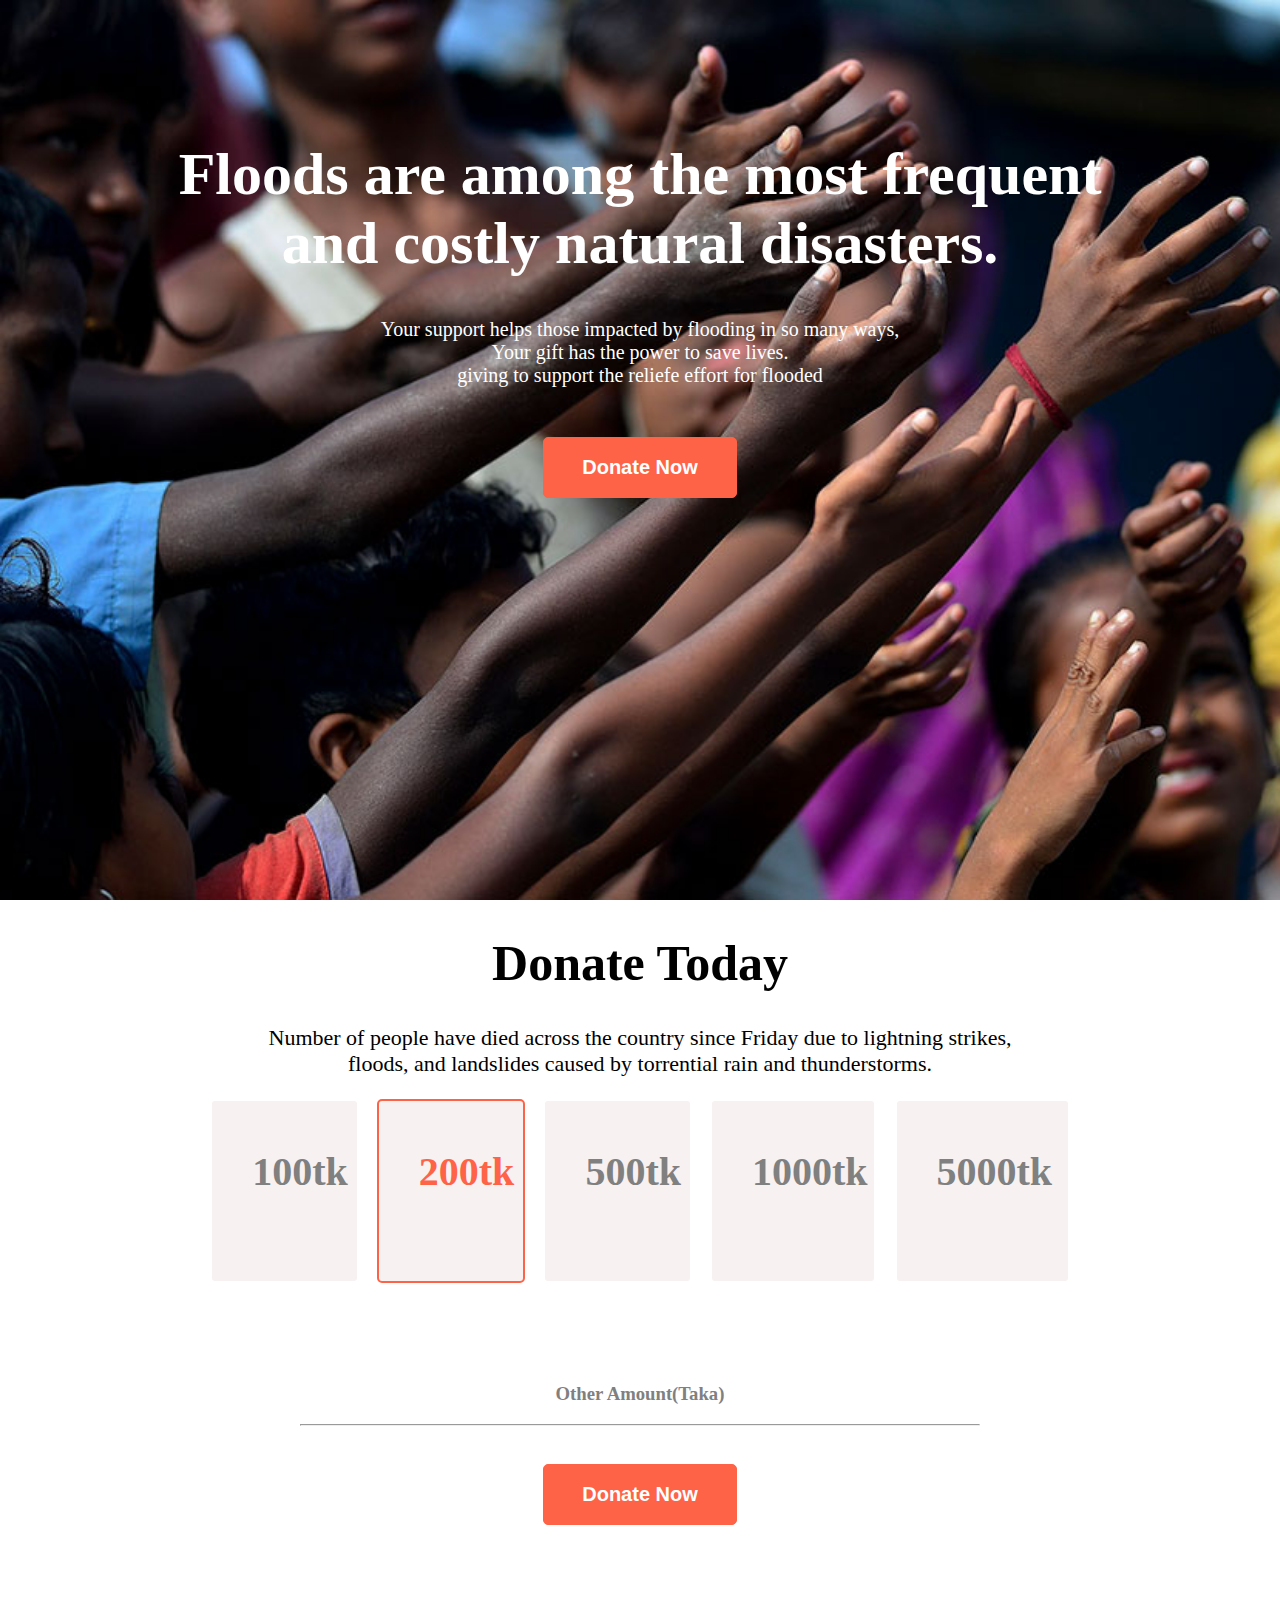
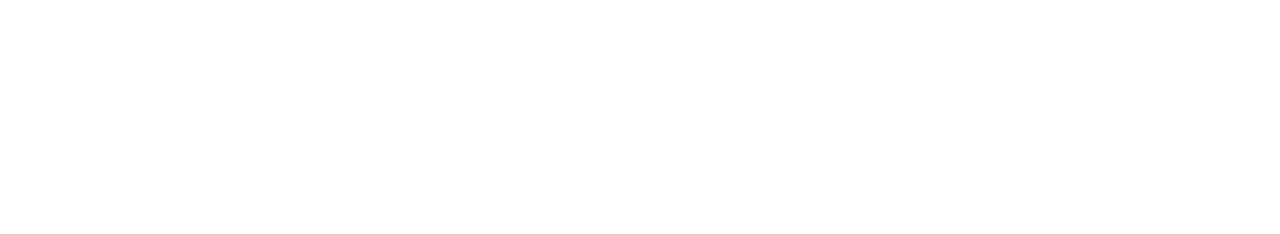
==== index.html @ 32d72c01 "donate now created" ====
<!DOCTYPE html>
<html lang="en">

<head>
    <meta charset="UTF-8">
    <meta http-equiv="X-UA-Compatible" content="IE=edge">
    <meta name="viewport" content="width=device-width, initial-scale=1.0">
    <title>Donate Today</title>
    <link rel="stylesheet" href="style.css">
</head>

<body>
    <section class="head-section">
        <div class="top-banner">
            <h1 class="top-banner-heading">Floods are among the most frequent and costly natural disasters.</h1>
            <p class="top-banner-paragraph">Your support helps those impacted by flooding in so many ways,<br>Your gift
                has
                the power to save
                lives. <br> giving to support the reliefe effort for flooded</p>
            <button class="donate-btn">Donate Now</button>
        </div>
    </section>
    <section class="donation-section">
        <div>
            <h1 class="donate-heading">Donate Today</h1>
            <p class="donate-paragraph">Number of people have died across the country since Friday due to lightning
                strikes, <br> floods, and
                landslides caused by torrential rain and thunderstorms.</p>
        </div>
        <div class="donate-card">
            <div class="card-0">
                <h1 class="common">100tk</h1>
            </div>
            <div class="tomato-box">
                <h1 class="different-heading">200tk</h1>
            </div>
            <div class="card-1">
                <h1 class="common">500tk</h1>
            </div>
            <div class="card-2">
                <h1 class="common">1000tk</h1>
            </div>
            <div class="card-3">
                <h1 class="common">5000tk</h1>
            </div>
        </div>
        <div class="Other">
            <h3 class="amount">Other Amount(Taka)</h3>
            <hr>
            <div class="donate-btn2">
                <button class="btn-text">Donate Now</button>
            </div>
        </div>
    </section>

</body>

</html>
---- style.css ----
body{
    margin: 0;
    padding: 0;
    box-sizing: border-box;
}
.head-section{
    background-image: url(images/donation13.jpg);
    background-size: cover;
    width: 100%;
    height: 100vh;
}
.top-banner{
    text-align: center;
    padding: 50px 150px;
}
.top-banner-heading{
    color: #fff;
    font-size: 60px;
    padding-top: 50px;
}
.top-banner-paragraph{
    font-size: 20px;
    color: #fff;
    justify-content: center;
}
.donate-btn{
    background-color: tomato;
    padding: 18px 38px;
    border: 1px solid tomato;
    color: #fff;
    font-size: 20px;
    font-weight: 700;
    border-radius: 5px;
    margin-top: 30px;
}

.donation-section{
    width: 100%;
    height: 100vh;
}
.donate-heading{
    text-align: center;
    font-size: 50px;
}
.donate-paragraph{
    text-align: center;
    font-size: 22px;
}

.donate-card{
    display: flex;
    justify-content: space-evenly;
    align-items: center;
    margin-left: 15%;
    margin-right: 25%;
    width: 70%;
    
}
.donate-box{
    box-sizing: border-box;
    justify-content: space-between;
    border-radius: 5px;
    padding-right: 20px;
    width: 15%;
    height: 20vh;
    border: 2px solid white;
    background-color: rgba(247, 241, 241, 0.979);
}
.common{
    color: gray;
    padding: 20px 40px;
    font-size: 40px;
}
.tomato-box{
    box-sizing: content-box;
    border-radius: 5px;
    padding-right: 10px;
    width: 15%;
    height: 20vh;
    border: 2px solid tomato;
    background-color: rgba(247, 241, 241, 0.979);
}

.different-heading{
    color: tomato;
    padding: 20px 40px;
    font-size: 40px;
}

.card-0{
    box-sizing: content-box;
    border-radius: 5px;
    padding-right: 10px;
    width: 15%;
    height: 20vh;
    border: 2px solid white;
    background-color: rgba(247, 241, 241, 0.979);
}

.card-1{
        box-sizing: content-box;
        border-radius: 5px;
        padding-right: 10px;
        width: 15%;
        height: 20vh;
        border: 2px solid white;
        background-color: rgba(247, 241, 241, 0.979);
}
.card-2{
        box-sizing: content-box;
        border-radius: 5px;
        padding-right: 10px;
        width: 17%;
        height: 20vh;
        border: 2px solid white;
        background-color: rgba(247, 241, 241, 0.979);
}

.card-3{
    box-sizing: content-box;
    border-radius: 5px;
    padding-right: 10px;
    width: 18%;
    height: 20vh;
    border: 2px solid white;
    background-color: rgba(247, 241, 241, 0.979);
}

.Other{
    margin: 10px 300px;
}
.amount{
    text-align: center;
    margin-top: 100px;
    color: gray;
}

.donate-btn2{
    text-align: center;
}
.btn-text{
    background-color: tomato;
    padding: 18px 38px;
    border: 1px solid tomato;
    color: #fff;
    font-size: 20px;
    font-weight: 700;
    border-radius: 5px;
    margin-top: 30px;
}
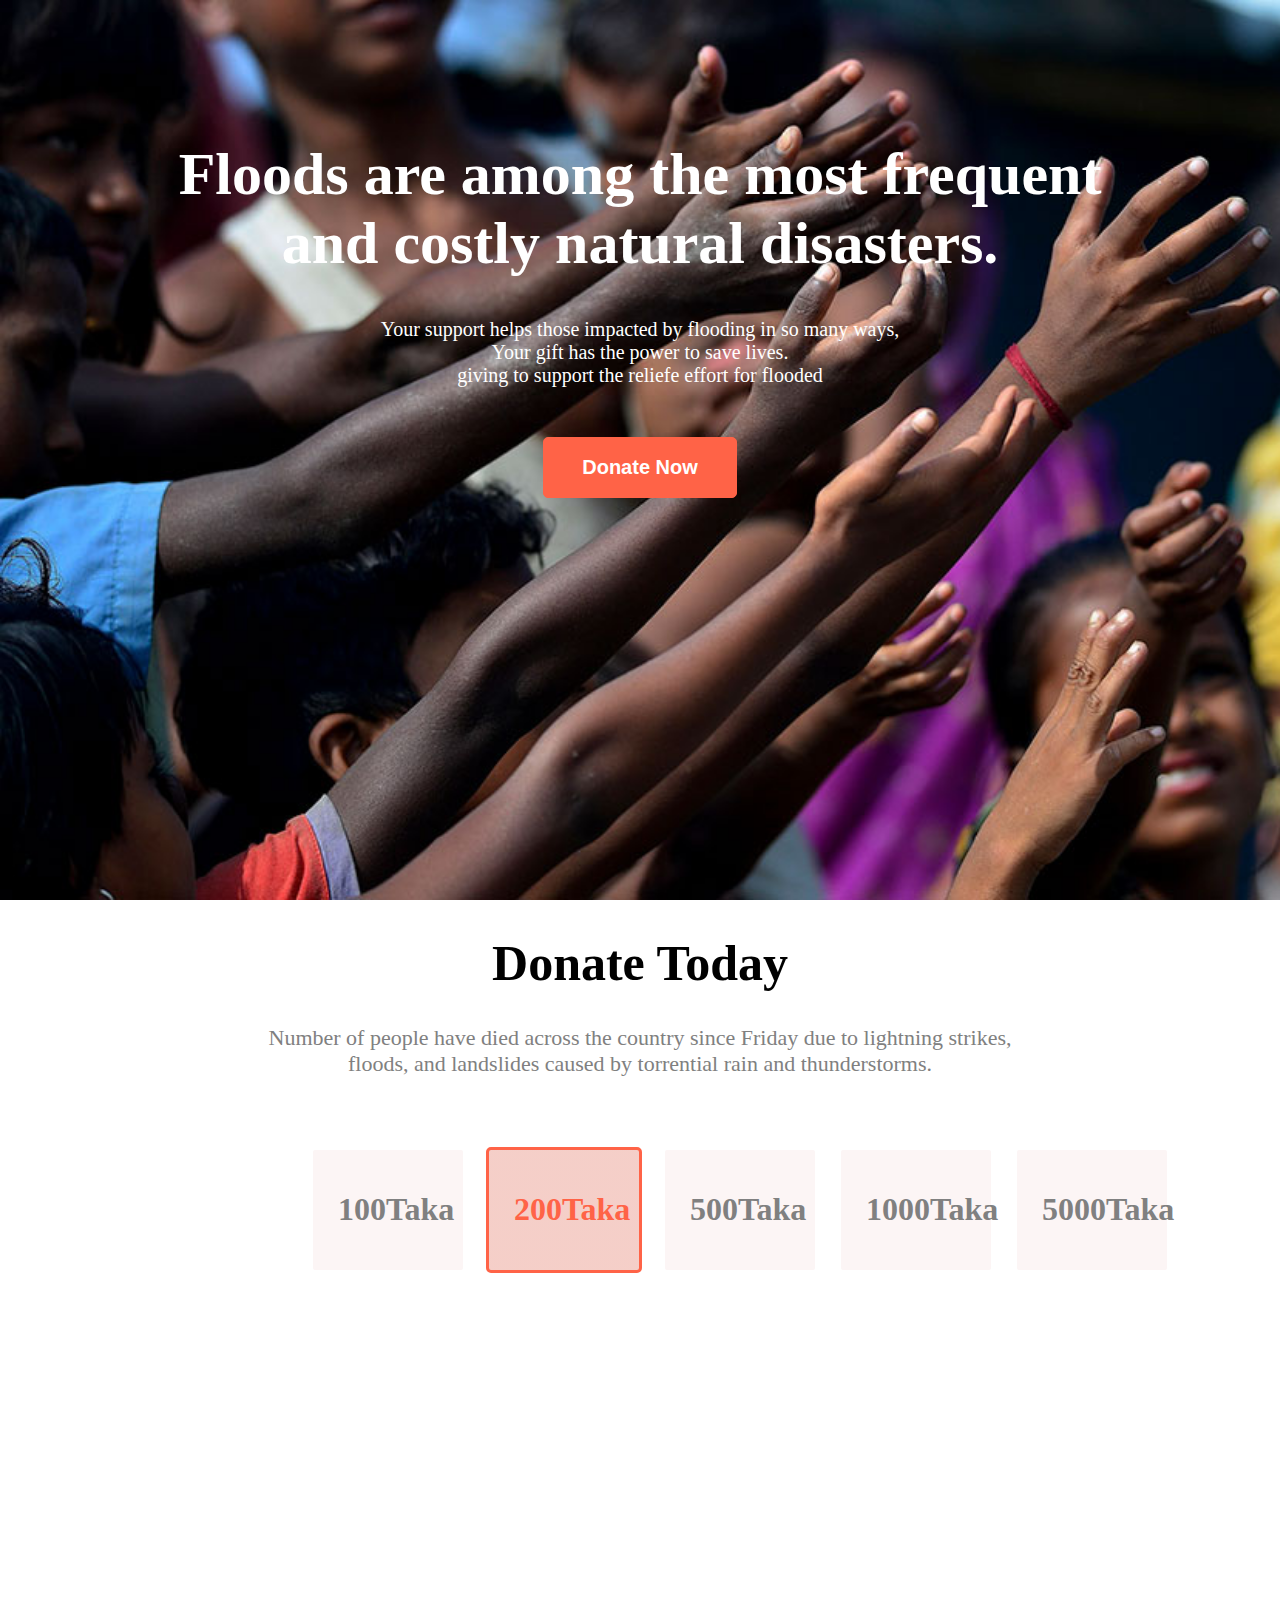
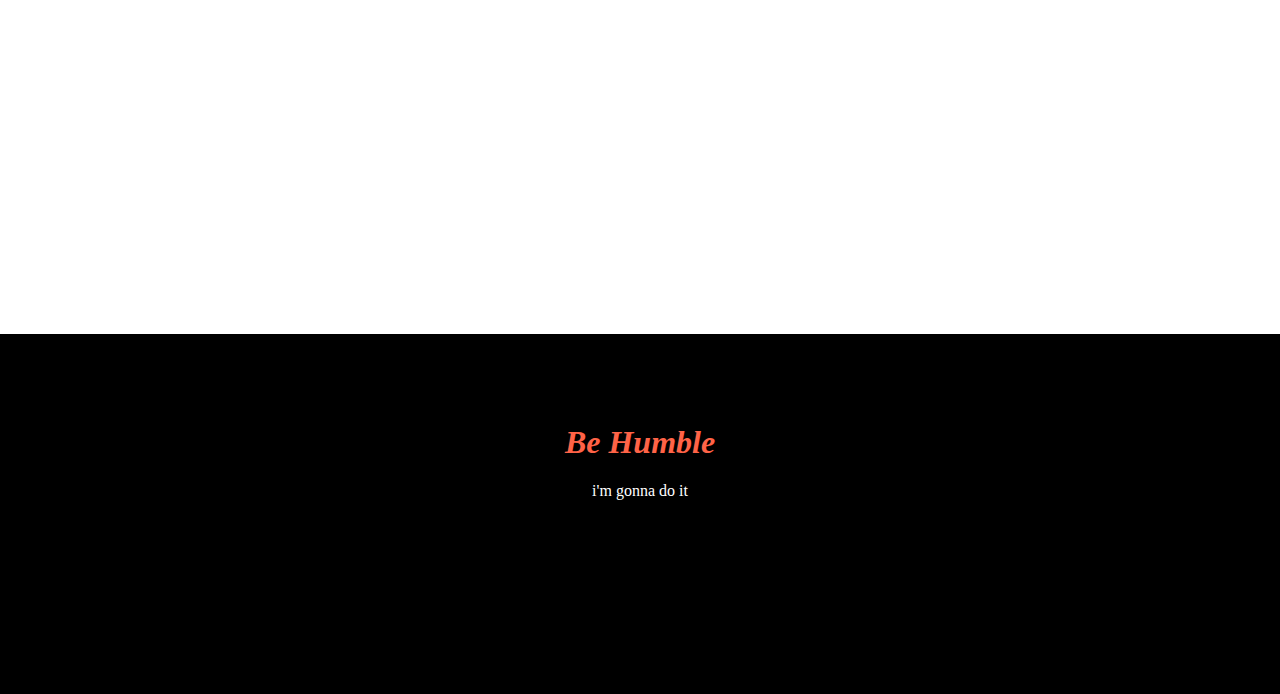
==== commit f63f0502: "half page created" ====
--- a/index.html
+++ b/index.html
@@ -27,32 +27,28 @@
                 strikes, <br> floods, and
                 landslides caused by torrential rain and thunderstorms.</p>
         </div>
-        <div class="donate-card">
-            <div class="card-0">
-                <h1 class="common">100tk</h1>
+        <div class="list-area">
+            <div class="box">
+                <h1 class="text">100Taka</h1>
             </div>
-            <div class="tomato-box">
-                <h1 class="different-heading">200tk</h1>
+            <div id="color" class="box">
+                <h1 class="text">200Taka</h1>
             </div>
-            <div class="card-1">
-                <h1 class="common">500tk</h1>
+            <div class="box">
+                <h1 class="text">500Taka</h1>
             </div>
-            <div class="card-2">
-                <h1 class="common">1000tk</h1>
+            <div class="box">
+                <h1 class="text">1000Taka</h1>
             </div>
-            <div class="card-3">
-                <h1 class="common">5000tk</h1>
-            </div>
-        </div>
-        <div class="Other">
-            <h3 class="amount">Other Amount(Taka)</h3>
-            <hr>
-            <div class="donate-btn2">
-                <button class="btn-text">Donate Now</button>
+            <div class="box">
+                <h1 class="text">5000Taka</h1>
             </div>
         </div>
     </section>
-
 </body>
+<footer class="footer">
+    <h1 class="footer-text">Be Humble</h1>
+    <h4 class="footer-small">i'm gonna do it</h4>
+</footer>
 
 </html>--- a/style.css
+++ b/style.css
@@ -45,106 +45,52 @@
 .donate-paragraph{
     text-align: center;
     font-size: 22px;
+    color: gray;
+}
+.list-area{
+    display: flex;
+    align-items: center;
+    margin-left: 300px;
+    margin-top: 60px;
+}
+.box{
+    justify-content: space-evenly;
+    border: 3px solid white;
+    height: 80px;
+    width: 100px;
+    margin: 10px;
+    padding: 20px 25px;
+    margin-left: 10px;
+    border-radius: 5px;
+    background-color: rgba(250, 237, 237, 0.562);
+    color: gray;
+}
+#color{
+    color: tomato;
+    border: 3px solid tomato;
+    background-image: linear-gradient(rgba(243, 197, 189, 0.801),rgba(243, 197, 189, 0.801));
+
+}
+.text{
+    font-weight: 700;
 }
 
-.donate-card{
-    display: flex;
-    justify-content: space-evenly;
-    align-items: center;
-    margin-left: 15%;
-    margin-right: 25%;
-    width: 70%;
-    
+
+/*footer*/
+.footer{
+    background-color: black;
+    height: 40vh;
+    margin-top: 100px;
 }
-.donate-box{
-    box-sizing: border-box;
-    justify-content: space-between;
-    border-radius: 5px;
-    padding-right: 20px;
-    width: 15%;
-    height: 20vh;
-    border: 2px solid white;
-    background-color: rgba(247, 241, 241, 0.979);
+.footer-text{
+    color: tomato;
+    text-align: center;
+    font-style: italic;
+    font-weight: 700;
+    padding-top: 90px;
 }
-.common{
-    color: gray;
-    padding: 20px 40px;
-    font-size: 40px;
-}
-.tomato-box{
-    box-sizing: content-box;
-    border-radius: 5px;
-    padding-right: 10px;
-    width: 15%;
-    height: 20vh;
-    border: 2px solid tomato;
-    background-color: rgba(247, 241, 241, 0.979);
-}
-
-.different-heading{
-    color: tomato;
-    padding: 20px 40px;
-    font-size: 40px;
-}
-
-.card-0{
-    box-sizing: content-box;
-    border-radius: 5px;
-    padding-right: 10px;
-    width: 15%;
-    height: 20vh;
-    border: 2px solid white;
-    background-color: rgba(247, 241, 241, 0.979);
-}
-
-.card-1{
-        box-sizing: content-box;
-        border-radius: 5px;
-        padding-right: 10px;
-        width: 15%;
-        height: 20vh;
-        border: 2px solid white;
-        background-color: rgba(247, 241, 241, 0.979);
-}
-.card-2{
-        box-sizing: content-box;
-        border-radius: 5px;
-        padding-right: 10px;
-        width: 17%;
-        height: 20vh;
-        border: 2px solid white;
-        background-color: rgba(247, 241, 241, 0.979);
-}
-
-.card-3{
-    box-sizing: content-box;
-    border-radius: 5px;
-    padding-right: 10px;
-    width: 18%;
-    height: 20vh;
-    border: 2px solid white;
-    background-color: rgba(247, 241, 241, 0.979);
-}
-
-.Other{
-    margin: 10px 300px;
-}
-.amount{
+.footer-small{
+    color: #fff;
+    font-weight: 300;
     text-align: center;
-    margin-top: 100px;
-    color: gray;
-}
-
-.donate-btn2{
-    text-align: center;
-}
-.btn-text{
-    background-color: tomato;
-    padding: 18px 38px;
-    border: 1px solid tomato;
-    color: #fff;
-    font-size: 20px;
-    font-weight: 700;
-    border-radius: 5px;
-    margin-top: 30px;
 }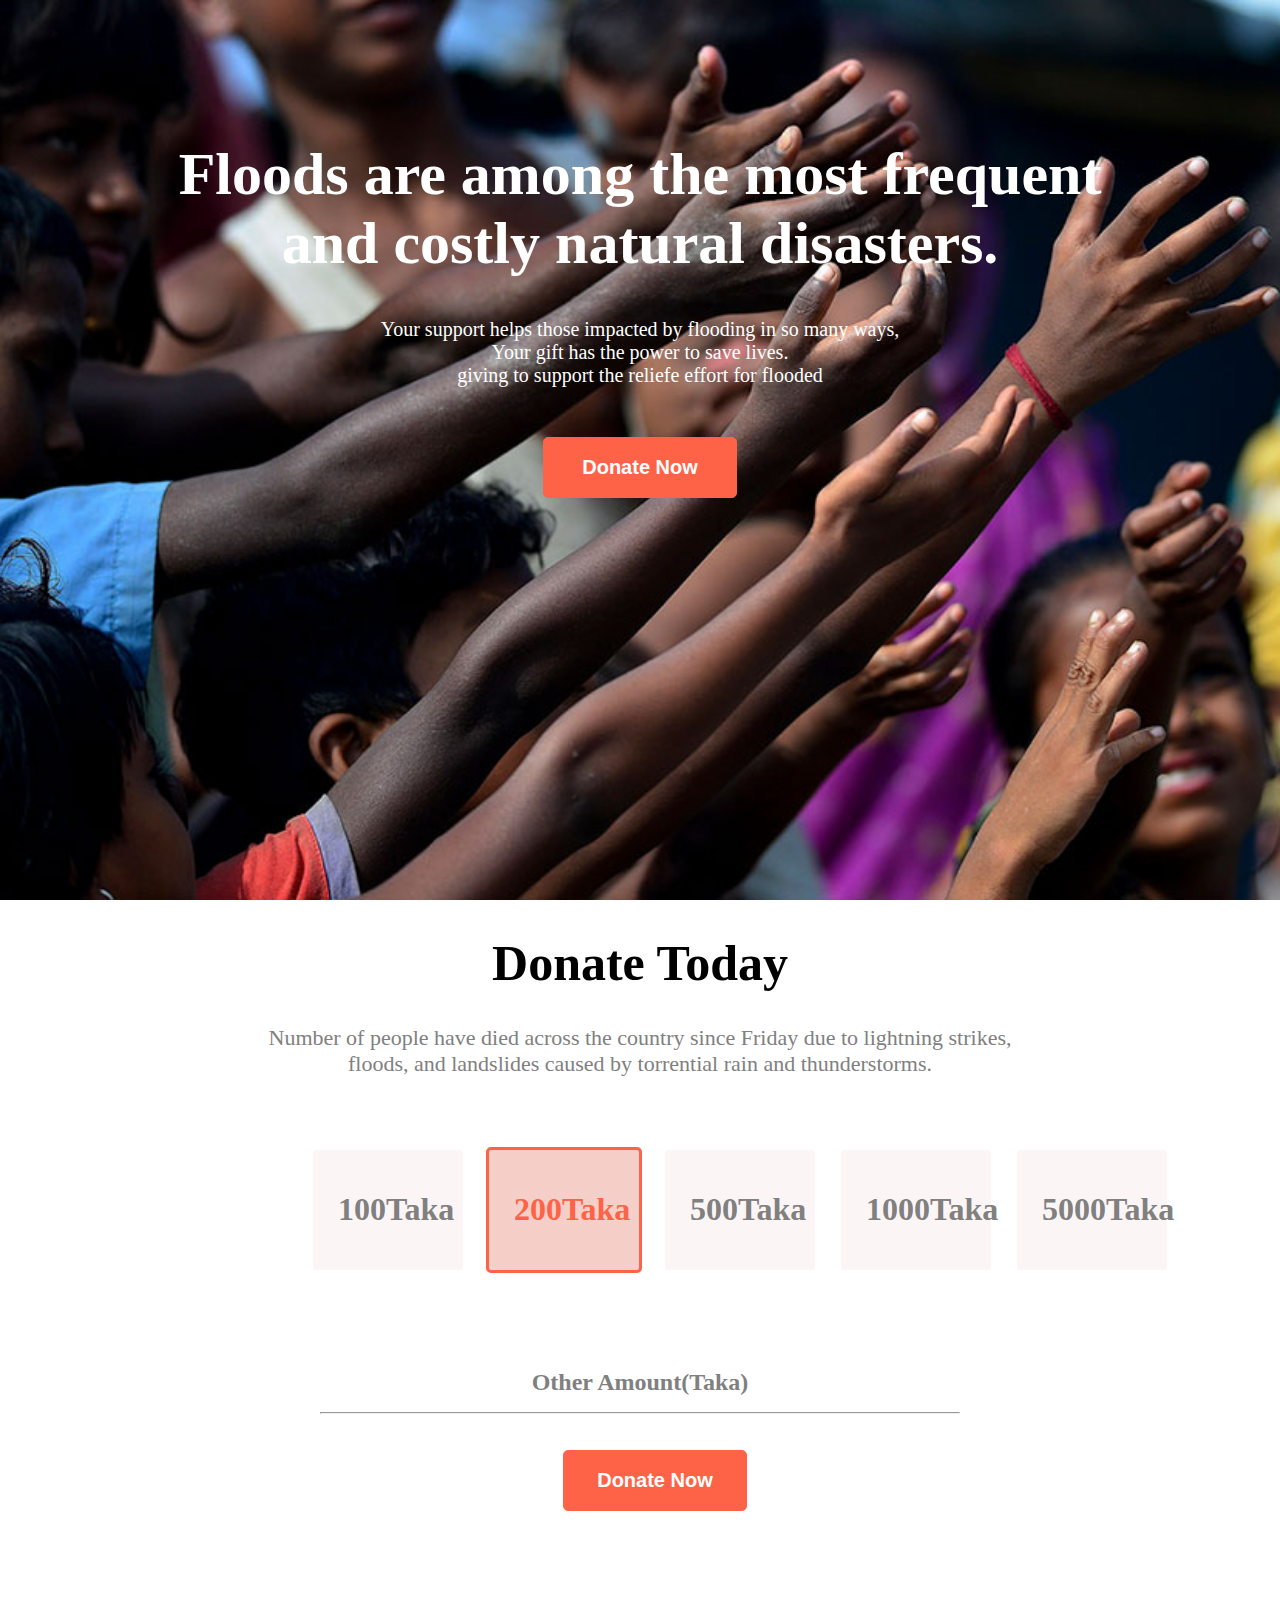
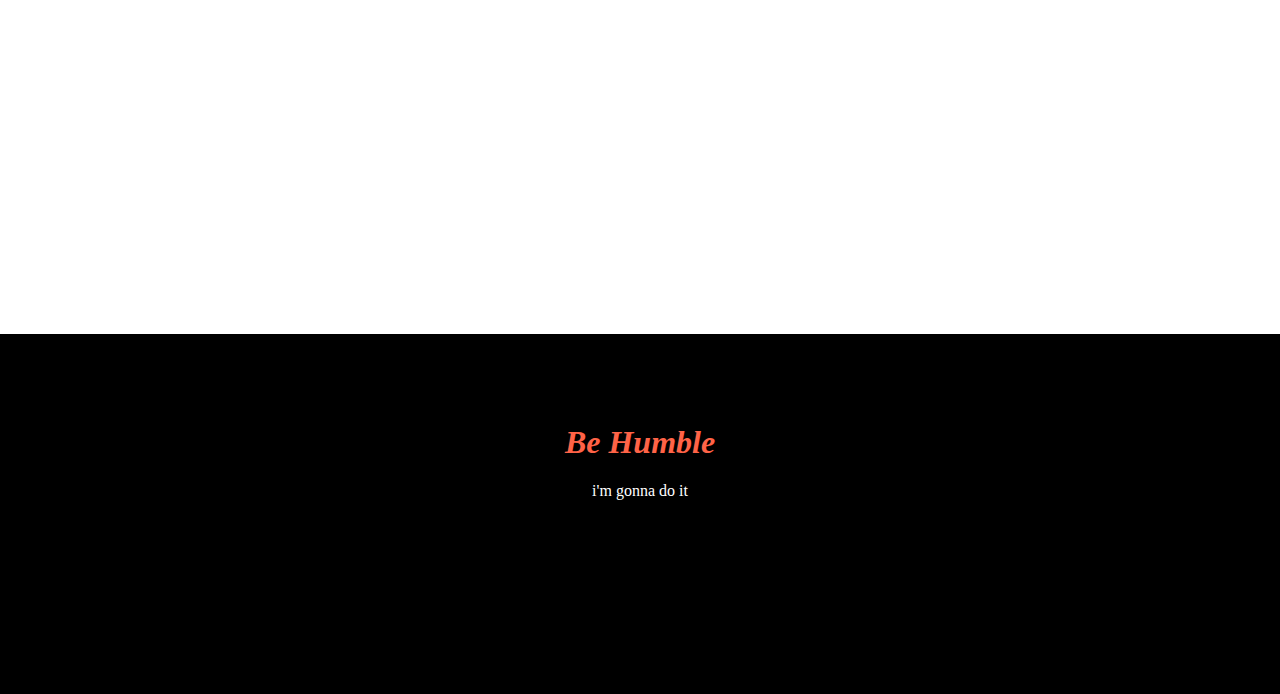
==== commit 858ab8e2: "added some tag" ====
--- a/index.html
+++ b/index.html
@@ -44,6 +44,15 @@
                 <h1 class="text">5000Taka</h1>
             </div>
         </div>
+        <div id="donation-bottom">
+            <div class="donation-bottom">
+                <h1>Other Amount(Taka)</h1>
+                <hr>
+            </div>
+            <div>
+                <button class="donation-button">Donate Now</button>
+            </div>
+        </div>
     </section>
 </body>
 <footer class="footer">
--- a/style.css
+++ b/style.css
@@ -75,6 +75,27 @@
     font-weight: 700;
 }
 
+.donation-bottom{
+    width: 50%;
+    margin-left: 25%;
+    padding-top: 20px;
+    text-align: center;
+    margin-top: 50px;
+    color: gray;
+    font-size: 12px;
+}
+.donation-button{
+    background-color: tomato;
+    padding: 18px 33px;
+    border: 1px solid tomato;
+    color: #fff;
+    font-size: 20px;
+    font-weight: 700;
+    border-radius: 5px;
+    margin-top: 30px;
+    margin-left: 44%;
+}
+
 
 /*footer*/
 .footer{
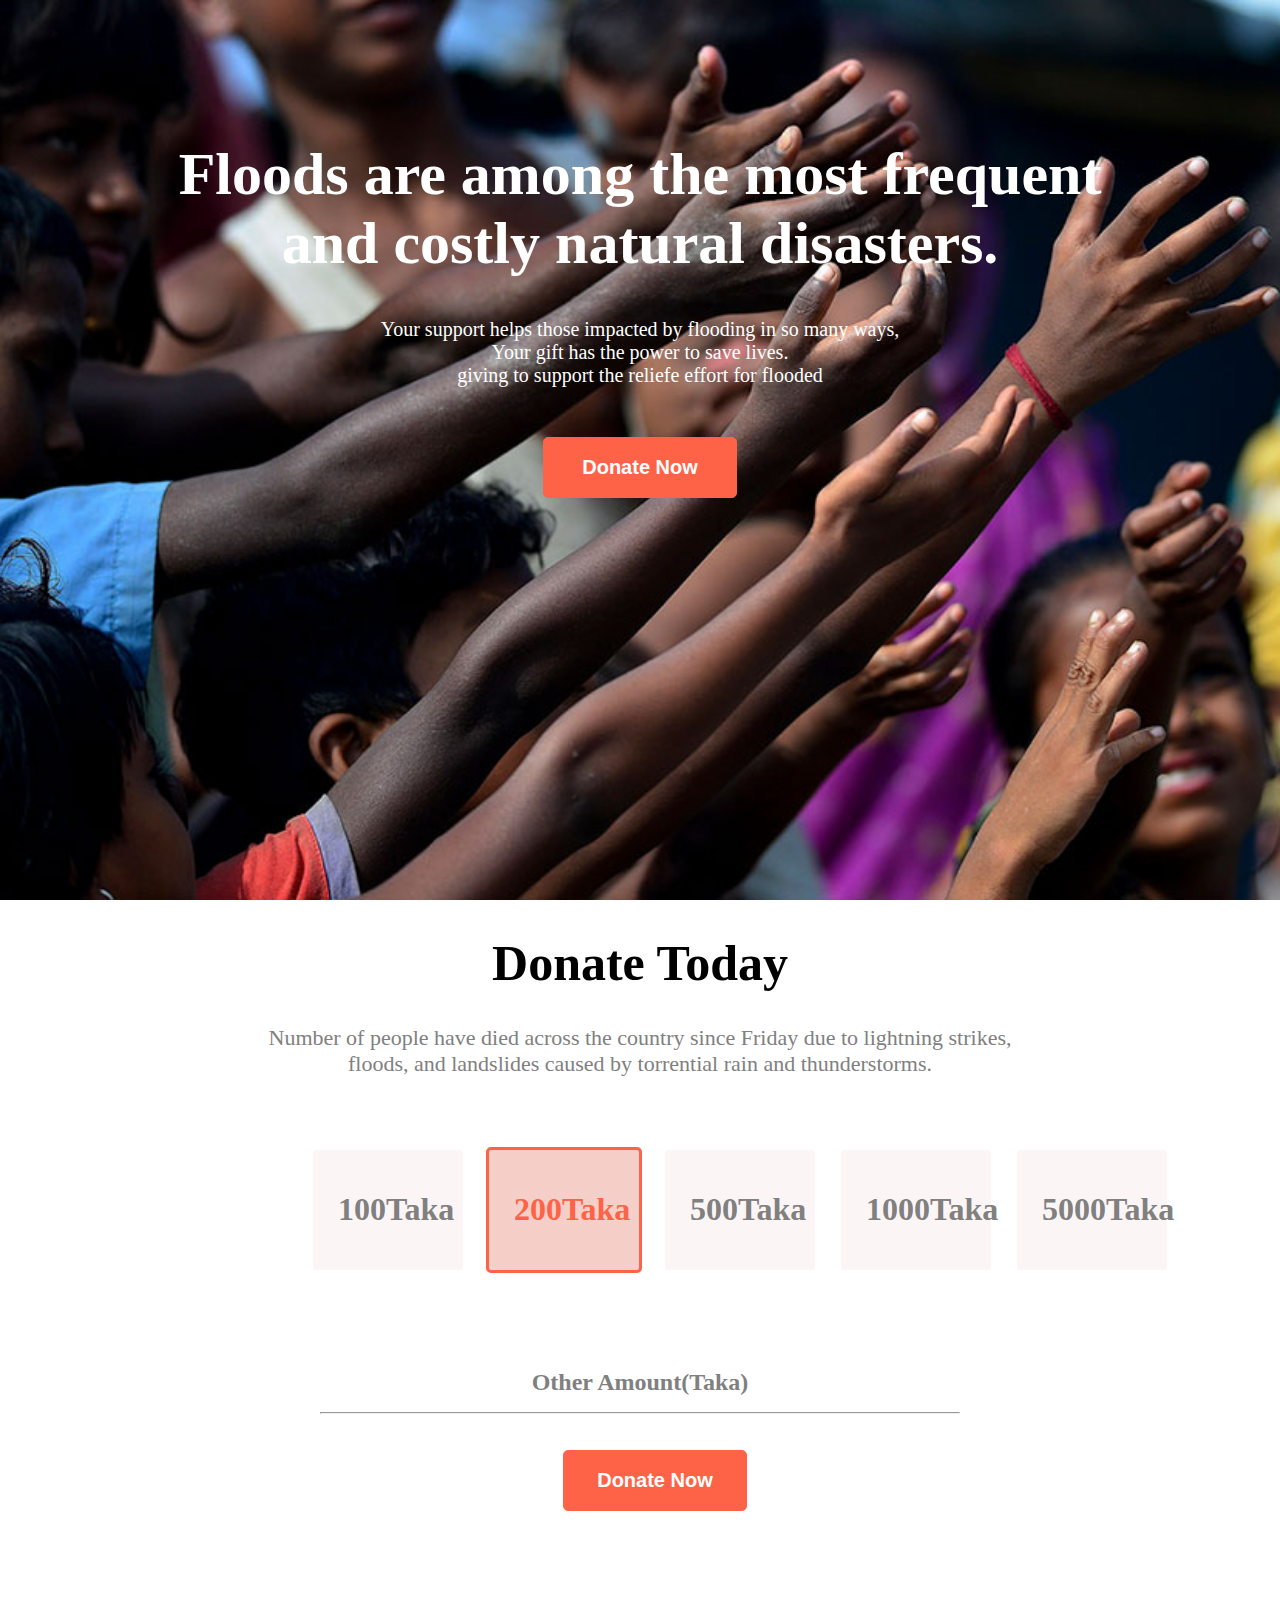
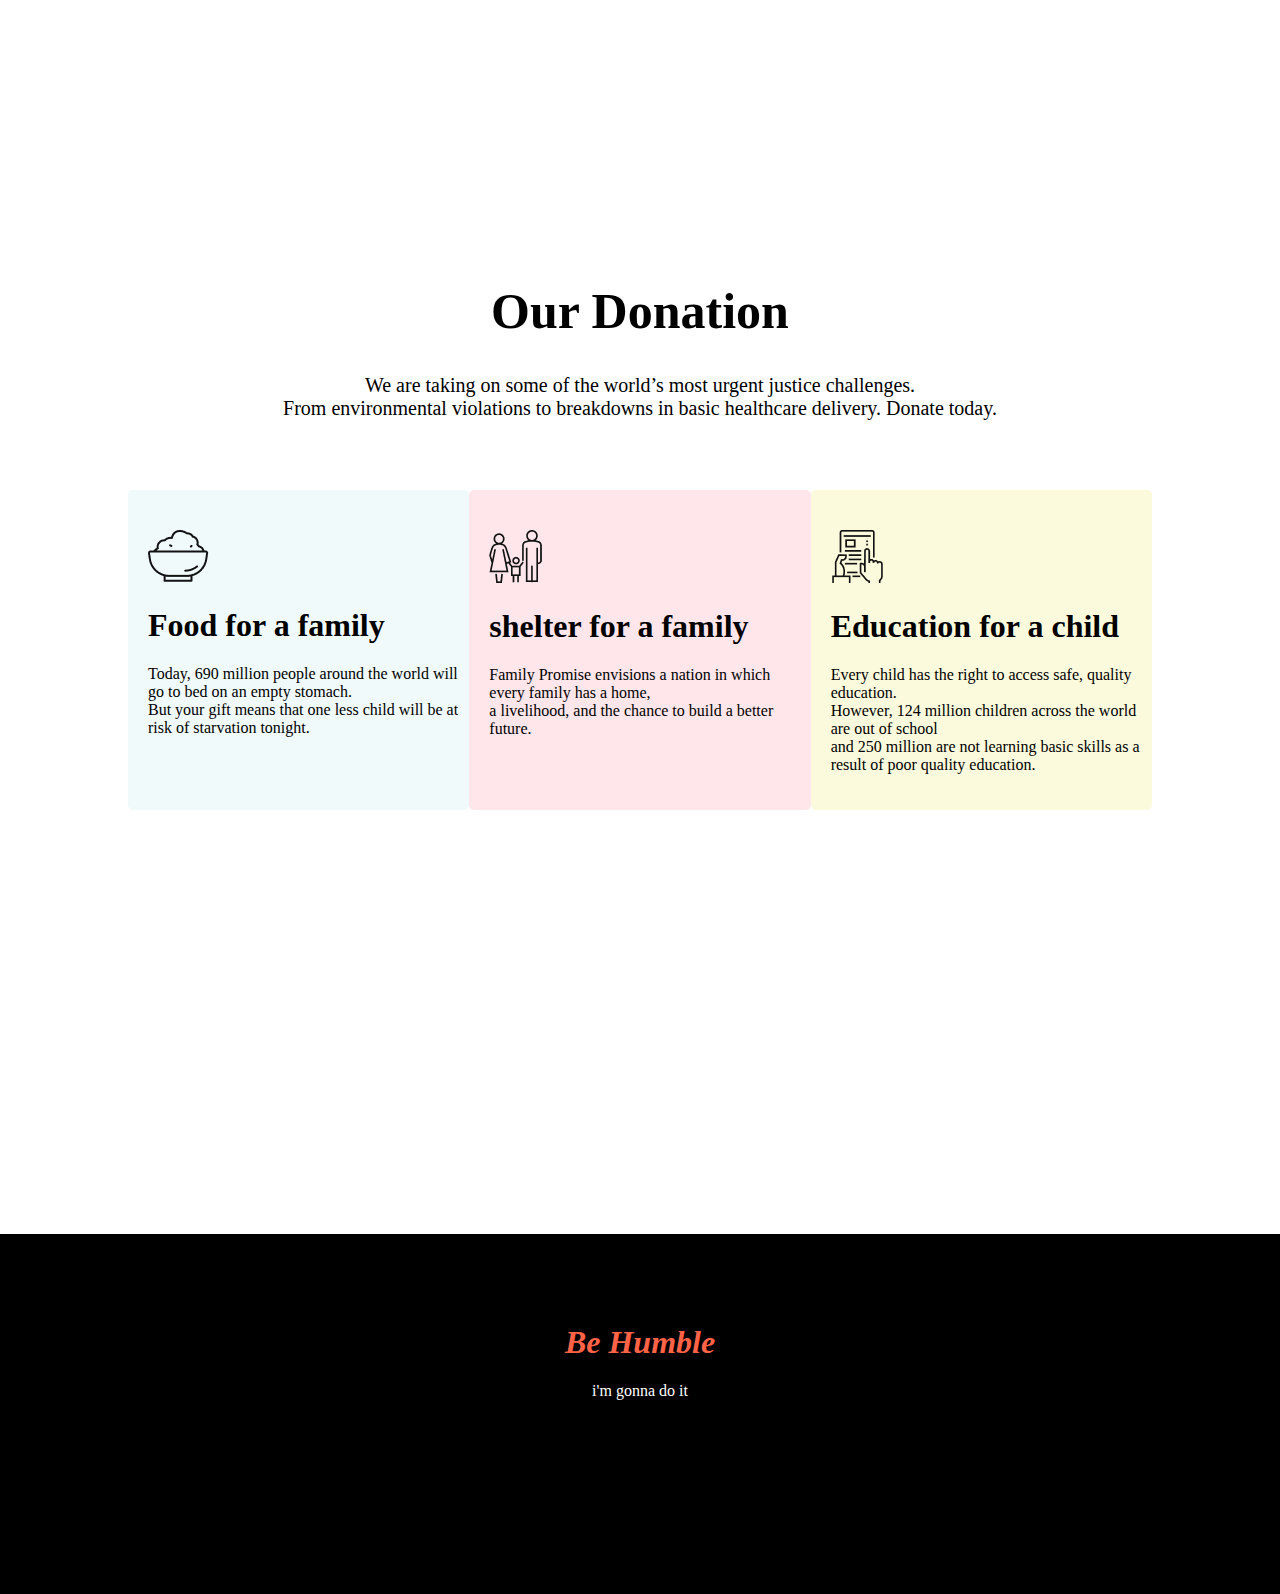
==== commit c0f3db3e: "added three card" ====
--- a/index.html
+++ b/index.html
@@ -54,6 +54,47 @@
             </div>
         </div>
     </section>
+    <section class="our-donation">
+        <div class="heading-dontion">
+            <h1>Our Donation</h1>
+            <p>We are taking on some of the world’s most urgent justice challenges. <br> From environmental violations
+                to
+                breakdowns in basic healthcare delivery. Donate today. </p>
+        </div>
+
+        <div class="section-row">
+            <div id="card-color-1" class="card-1">
+                <div class="card-description">
+                    <img src="icons/food.png" alt="">
+                    <h1>Food for a family</h1>
+                    <p>Today, 690 million people around the world will go to bed on an empty stomach. <br>
+                        But your gift means that one less child will be at risk of starvation tonight.</p>
+                </div>
+            </div>
+            <div id="card-color-2" class="card-1">
+                <div class="card-description">
+                    <img src="icons/shelter.png" alt="">
+                    <h1>shelter for a family</h1>
+                    <p>Family Promise envisions a nation in which every family has a home, <br> a livelihood, and the
+                        chance
+                        to build a better future. </p>
+                </div>
+            </div>
+            <div id="card-color-3" class="card-1">
+                <div class="card-description">
+                    <img src="icons/Frame-1.png" alt="">
+                    <h1>Education for a child</h1>
+                    <p>Every child has the right to access safe, quality education. <br>
+
+                        However, 124 million children across the world are out of school <br> and 250 million are not
+                        learning
+
+                        basic skills as a result of poor quality education.</p>
+                </div>
+            </div>
+
+        </div>
+    </section>
 </body>
 <footer class="footer">
     <h1 class="footer-text">Be Humble</h1>
--- a/style.css
+++ b/style.css
@@ -96,6 +96,54 @@
     margin-left: 44%;
 }
 
+.our-donation{
+    height: 100vh;
+}
+.heading-dontion{
+    text-align: center;
+    padding-top: 15px;
+
+}
+.heading-dontion h1{
+    font-size: 50px;
+    font-weight: 700;
+}
+.heading-dontion p{
+    font-size: 20px;
+}
+.section-row{
+    margin-top: 70px;
+    margin-left: 20px;
+    display: flex;
+    margin-left: 10%;
+    justify-content: space-evenly;
+    width: 80%;
+}
+
+.card-1{
+    width: 350px;
+    height: 320px;
+    border-radius: 5px;
+    
+    
+}
+.card-description{
+    justify-content: left;
+    padding-top: 40px;
+    padding-left: 20px;
+    padding-right: 10px;
+    
+}
+#card-color-1{
+    background-color: rgb(240, 250, 250);
+}
+#card-color-2{
+    background-color: rgb(255, 230, 234);
+}
+#card-color-3{
+    background-color: rgb(252, 250, 220);
+}
+
 
 /*footer*/
 .footer{
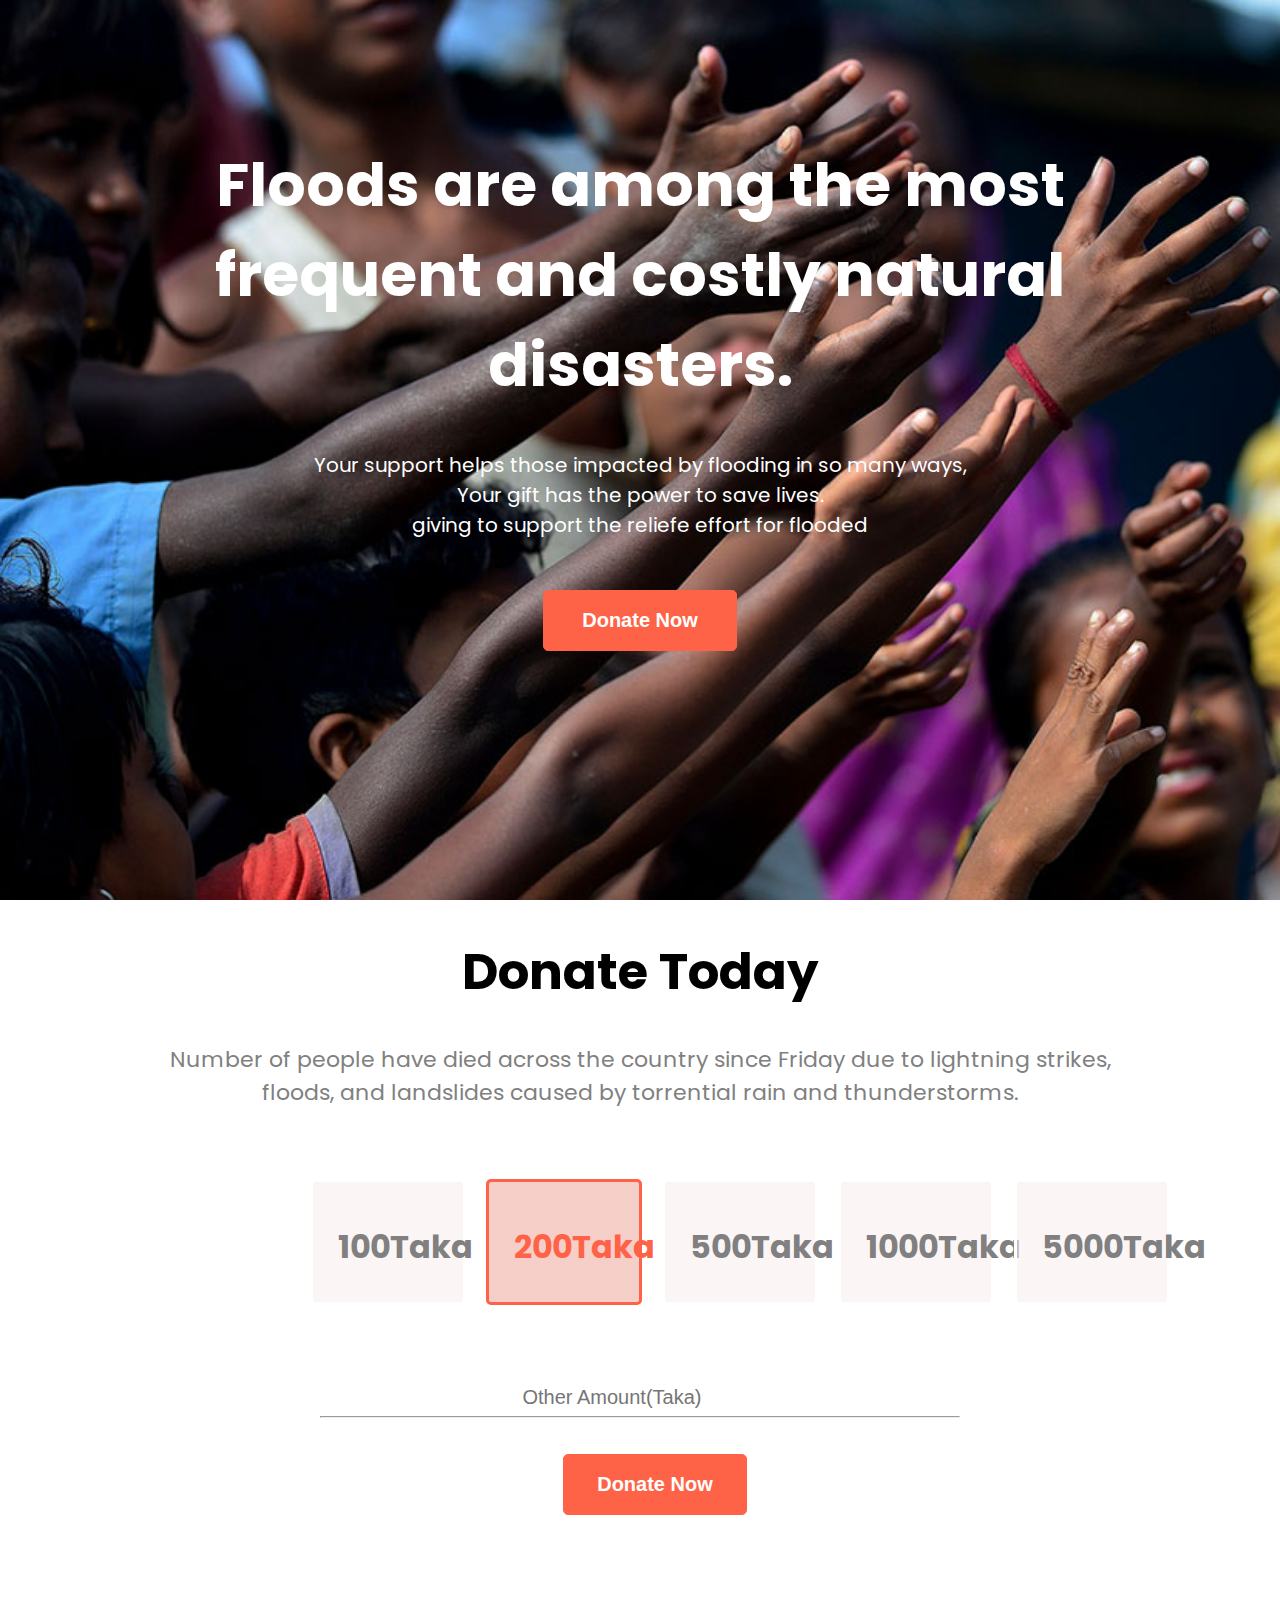
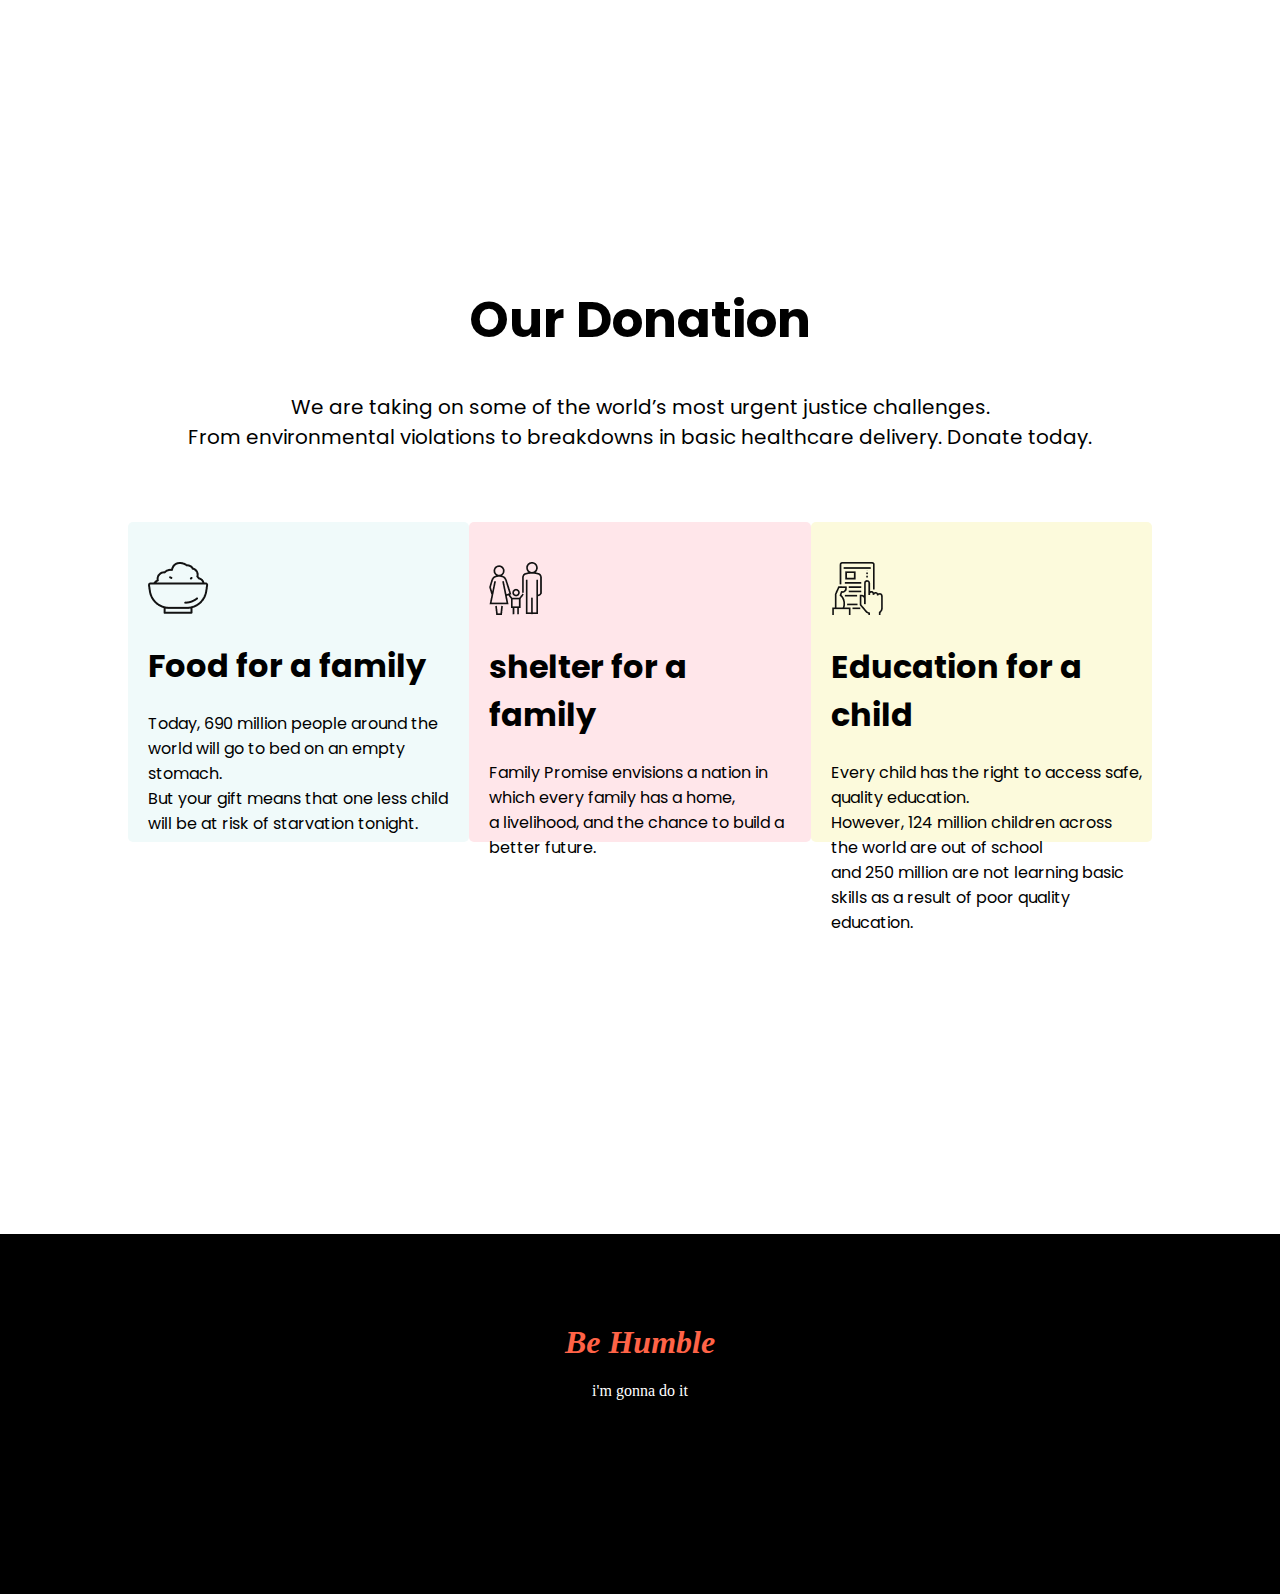
==== commit 2271928f: "added google font" ====
--- a/index.html
+++ b/index.html
@@ -5,6 +5,11 @@
     <meta charset="UTF-8">
     <meta http-equiv="X-UA-Compatible" content="IE=edge">
     <meta name="viewport" content="width=device-width, initial-scale=1.0">
+    <link rel="preconnect" href="https://fonts.googleapis.com">
+    <link rel="preconnect" href="https://fonts.gstatic.com" crossorigin>
+    <link
+        href="https://fonts.googleapis.com/css2?family=Caveat:wght@400;500&family=Finlandica&family=Poppins&family=Roboto&display=swap"
+        rel="stylesheet">
     <title>Donate Today</title>
     <link rel="stylesheet" href="style.css">
 </head>
@@ -46,7 +51,7 @@
         </div>
         <div id="donation-bottom">
             <div class="donation-bottom">
-                <h1>Other Amount(Taka)</h1>
+                <input class="input-amount" type="text" placeholder="Other Amount(Taka)"></input>
                 <hr>
             </div>
             <div>
--- a/style.css
+++ b/style.css
@@ -2,6 +2,7 @@
     margin: 0;
     padding: 0;
     box-sizing: border-box;
+    font-family: 'Poppins', sans-serif;
 }
 .head-section{
     background-image: url(images/donation13.jpg);
@@ -95,6 +96,11 @@
     margin-top: 30px;
     margin-left: 44%;
 }
+.input-amount{
+    margin-left: 30px;
+    font-size: 20px;
+    border: 0px solid white;
+}
 
 .our-donation{
     height: 100vh;
@@ -147,6 +153,8 @@
 
 /*footer*/
 .footer{
+    font-family: 'Gulzar', serif;
+
     background-color: black;
     height: 40vh;
     margin-top: 100px;
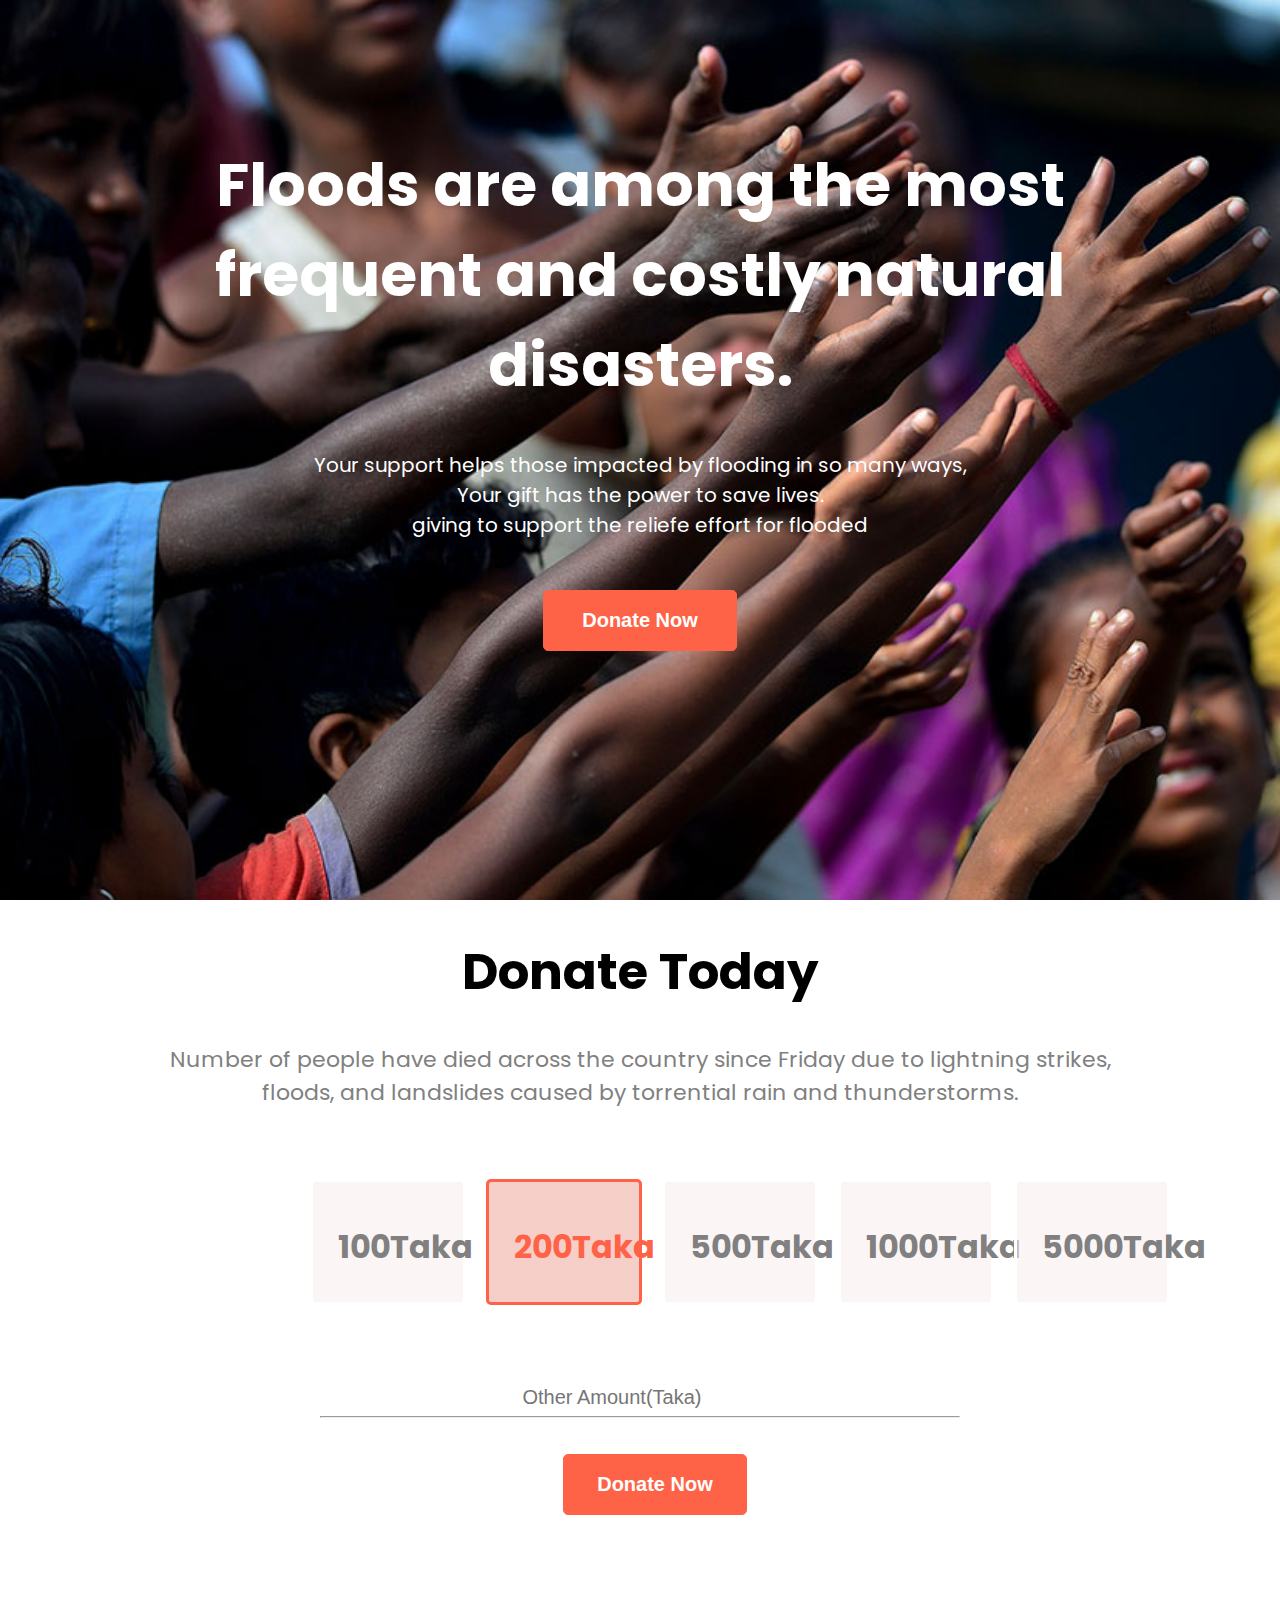
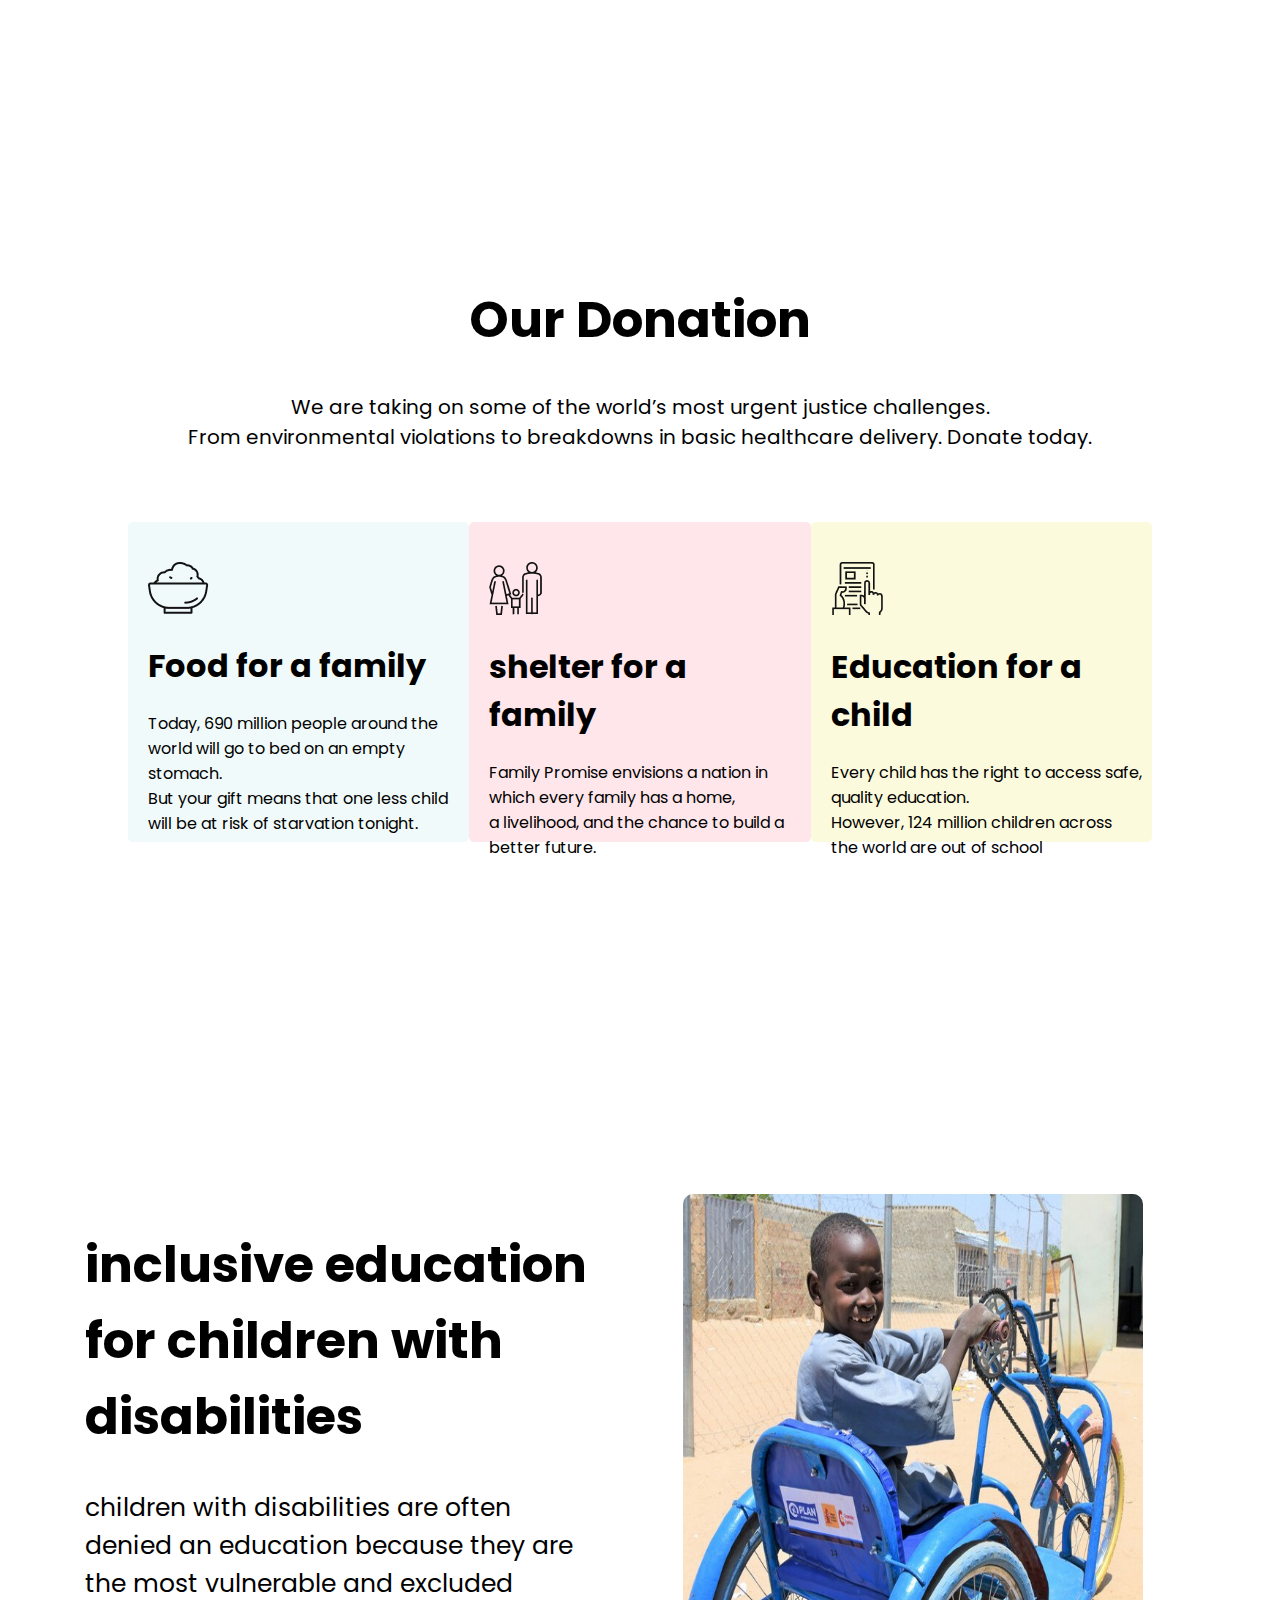
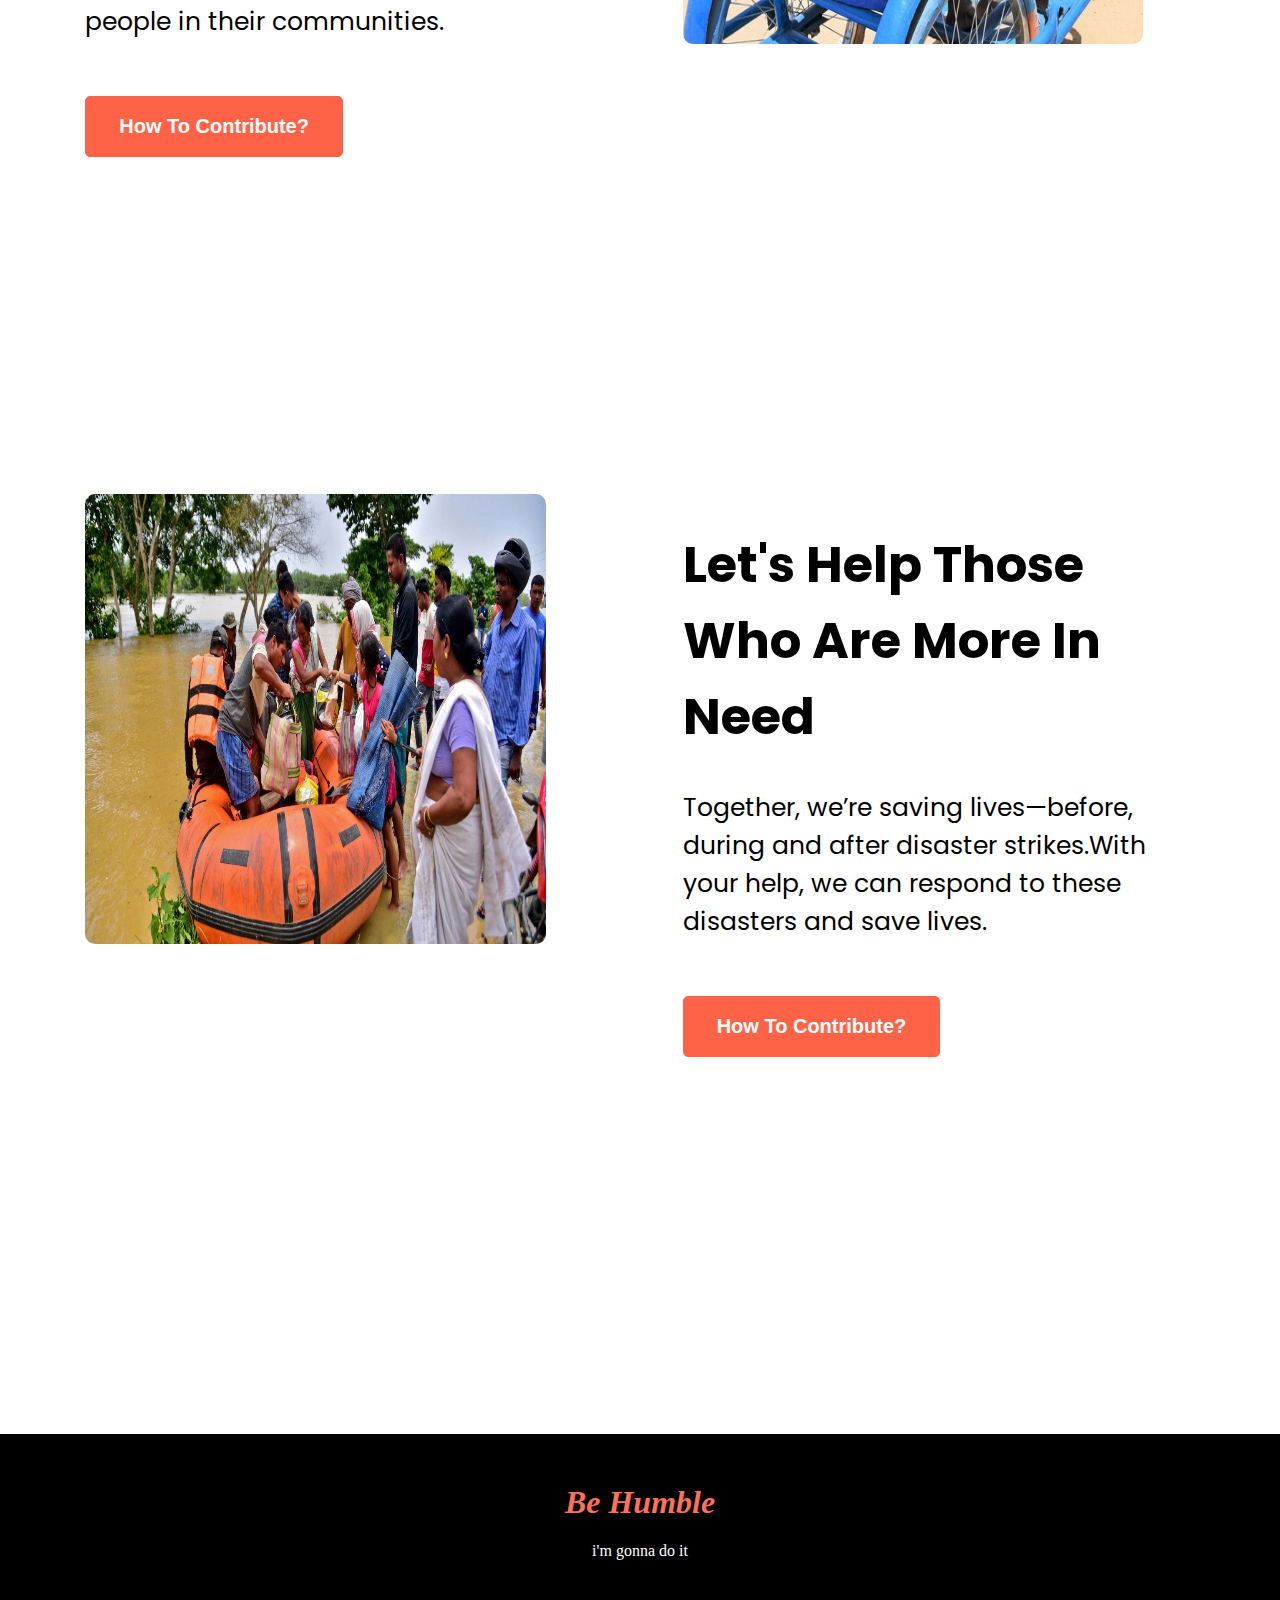
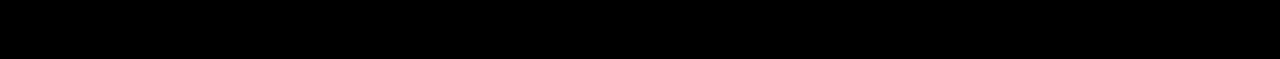
==== commit 945ea931: "added extra section" ====
--- a/index.html
+++ b/index.html
@@ -22,7 +22,7 @@
                 has
                 the power to save
                 lives. <br> giving to support the reliefe effort for flooded</p>
-            <button class="donate-btn">Donate Now</button>
+            <button class="donate-button">Donate Now</button>
         </div>
     </section>
     <section class="donation-section">
@@ -91,13 +91,34 @@
                     <h1>Education for a child</h1>
                     <p>Every child has the right to access safe, quality education. <br>
 
-                        However, 124 million children across the world are out of school <br> and 250 million are not
-                        learning
-
-                        basic skills as a result of poor quality education.</p>
+                        However, 124 million children across the world are out of school</p>
                 </div>
             </div>
 
+        </div>
+    </section>
+    <section class="extra-banner">
+        <div class="banner-describtion">
+            <h1 class="banner-heading">inclusive education for children with disabilities</h1>
+            <p class="banner-paragraph">children with disabilities are often denied an education because they are the
+                most vulnerable and
+                excluded people in their communities.</p>
+            <button class="contribution-btn">How To Contribute?</button>
+        </div>
+        <div class="banner-describtion">
+            <img class="banner-img" src="images/boy.jpg" alt="">
+        </div>
+    </section>
+    <section class="extra-banner">
+        <div class="banner-describtion">
+            <img class="banner-img" src="images/donation5.jpg" alt="">
+        </div>
+        <div class="banner-describtion">
+            <h1 class="banner-heading">Let's Help Those Who Are More In Need</h1>
+            <P class="banner-paragraph">Together, we’re saving lives—before, during and after disaster strikes.With your
+                help, we can respond to
+                these disasters and save lives.</P>
+            <button class="contribution-btn" href="">How To Contribute?</button>
         </div>
     </section>
 </body>
--- a/style.css
+++ b/style.css
@@ -24,7 +24,7 @@
     color: #fff;
     justify-content: center;
 }
-.donate-btn{
+.donate-button{
     background-color: tomato;
     padding: 18px 38px;
     border: 1px solid tomato;
@@ -149,22 +149,55 @@
 #card-color-3{
     background-color: rgb(252, 250, 220);
 }
-
+.extra-banner{
+    display: flex;
+    width: 100%;
+    height: 100vh;
+    justify-content: space-evenly;
+ }
+ .banner-describtion{
+    width: 40%;
+    margin-top: 60px;
+    
+ }
+ 
+ .banner-img{
+    width: 90%;
+    height: 50vh;
+    border-radius: 10px;
+ }
+ .banner-heading{
+    font-size: 50px;
+ }
+ .banner-paragraph{
+    font-size: 25px;
+ }
+
+ .contribution-btn{
+    background-color: tomato;
+    padding: 18px 33px;
+    border: 1px solid tomato;
+    color: #fff;
+    font-size: 20px;
+    font-weight: 700;
+    border-radius: 5px;
+    margin-top: 30px;
+    
+ }
 
 /*footer*/
 .footer{
     font-family: 'Gulzar', serif;
-
     background-color: black;
-    height: 40vh;
+    height: 25vh;
     margin-top: 100px;
 }
 .footer-text{
-    color: tomato;
+    color: rgb(252, 113, 88);
     text-align: center;
     font-style: italic;
     font-weight: 700;
-    padding-top: 90px;
+    padding-top: 50px;
 }
 .footer-small{
     color: #fff;
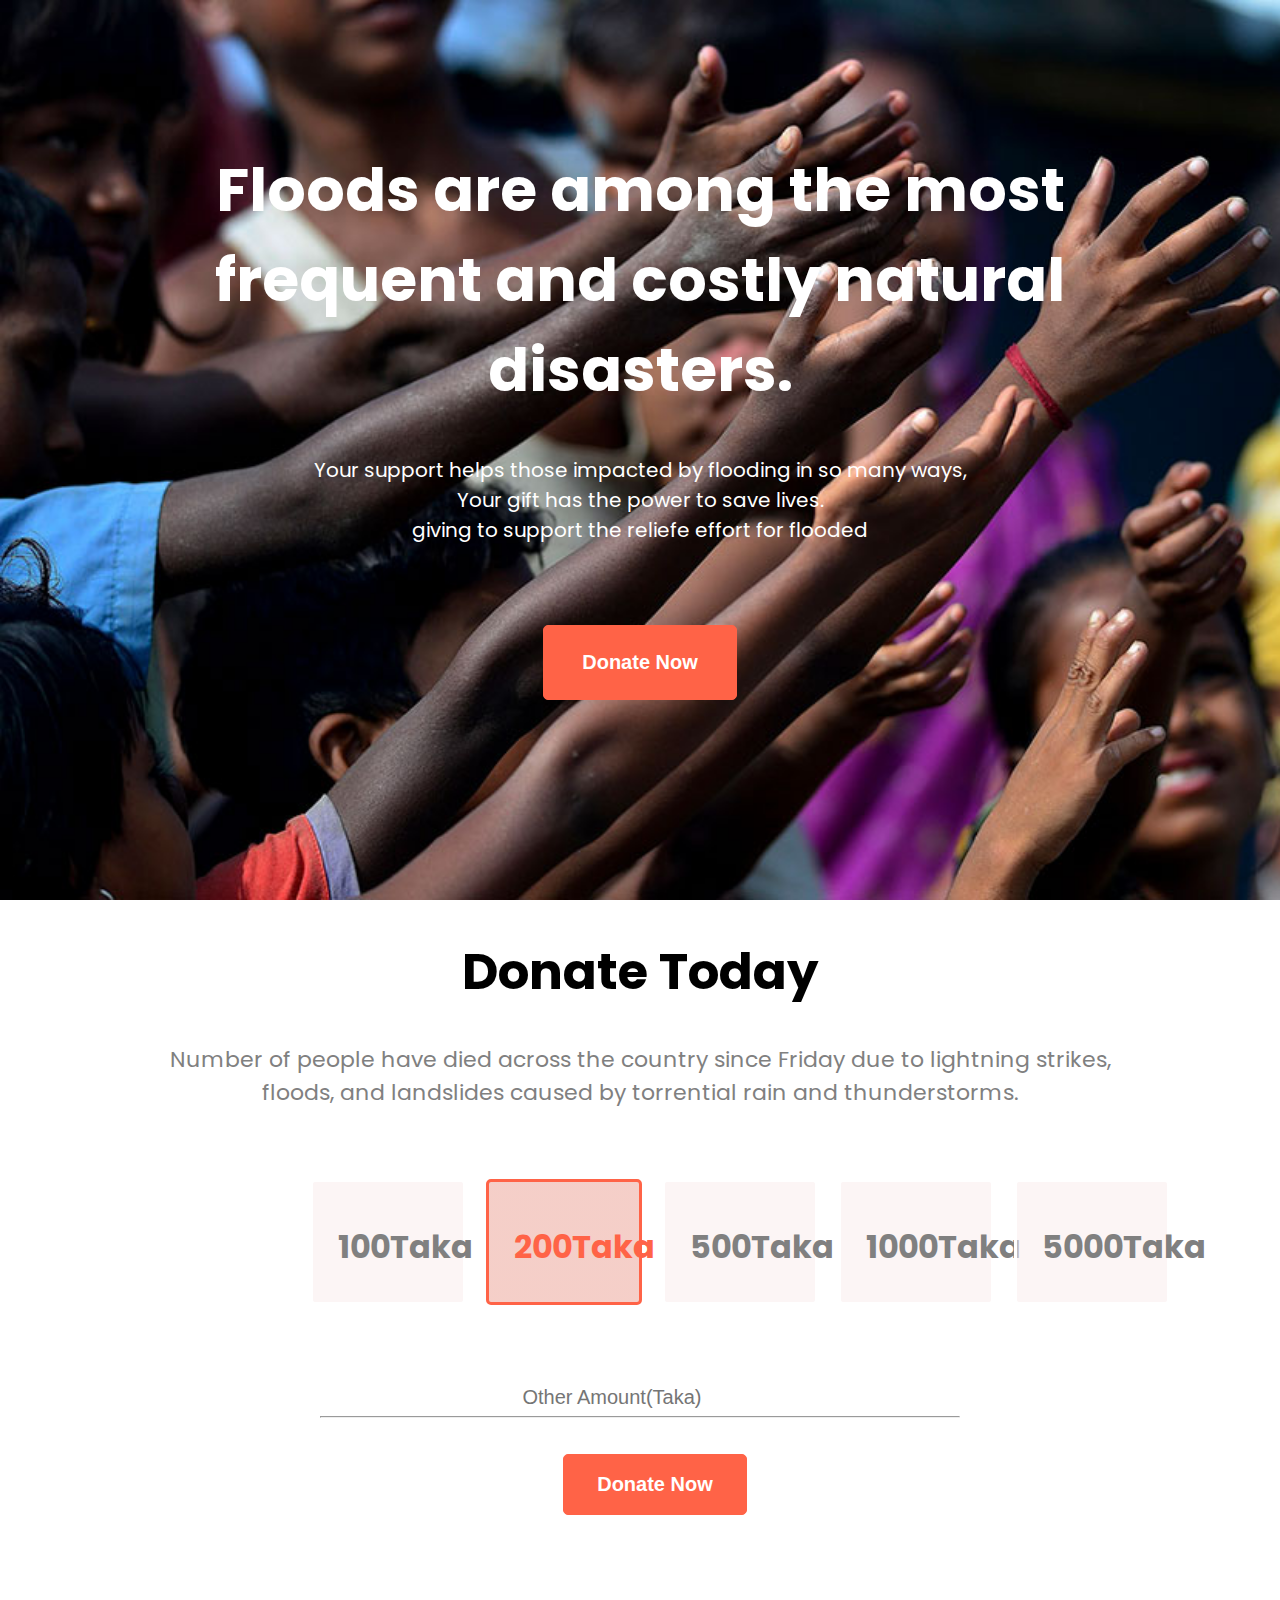
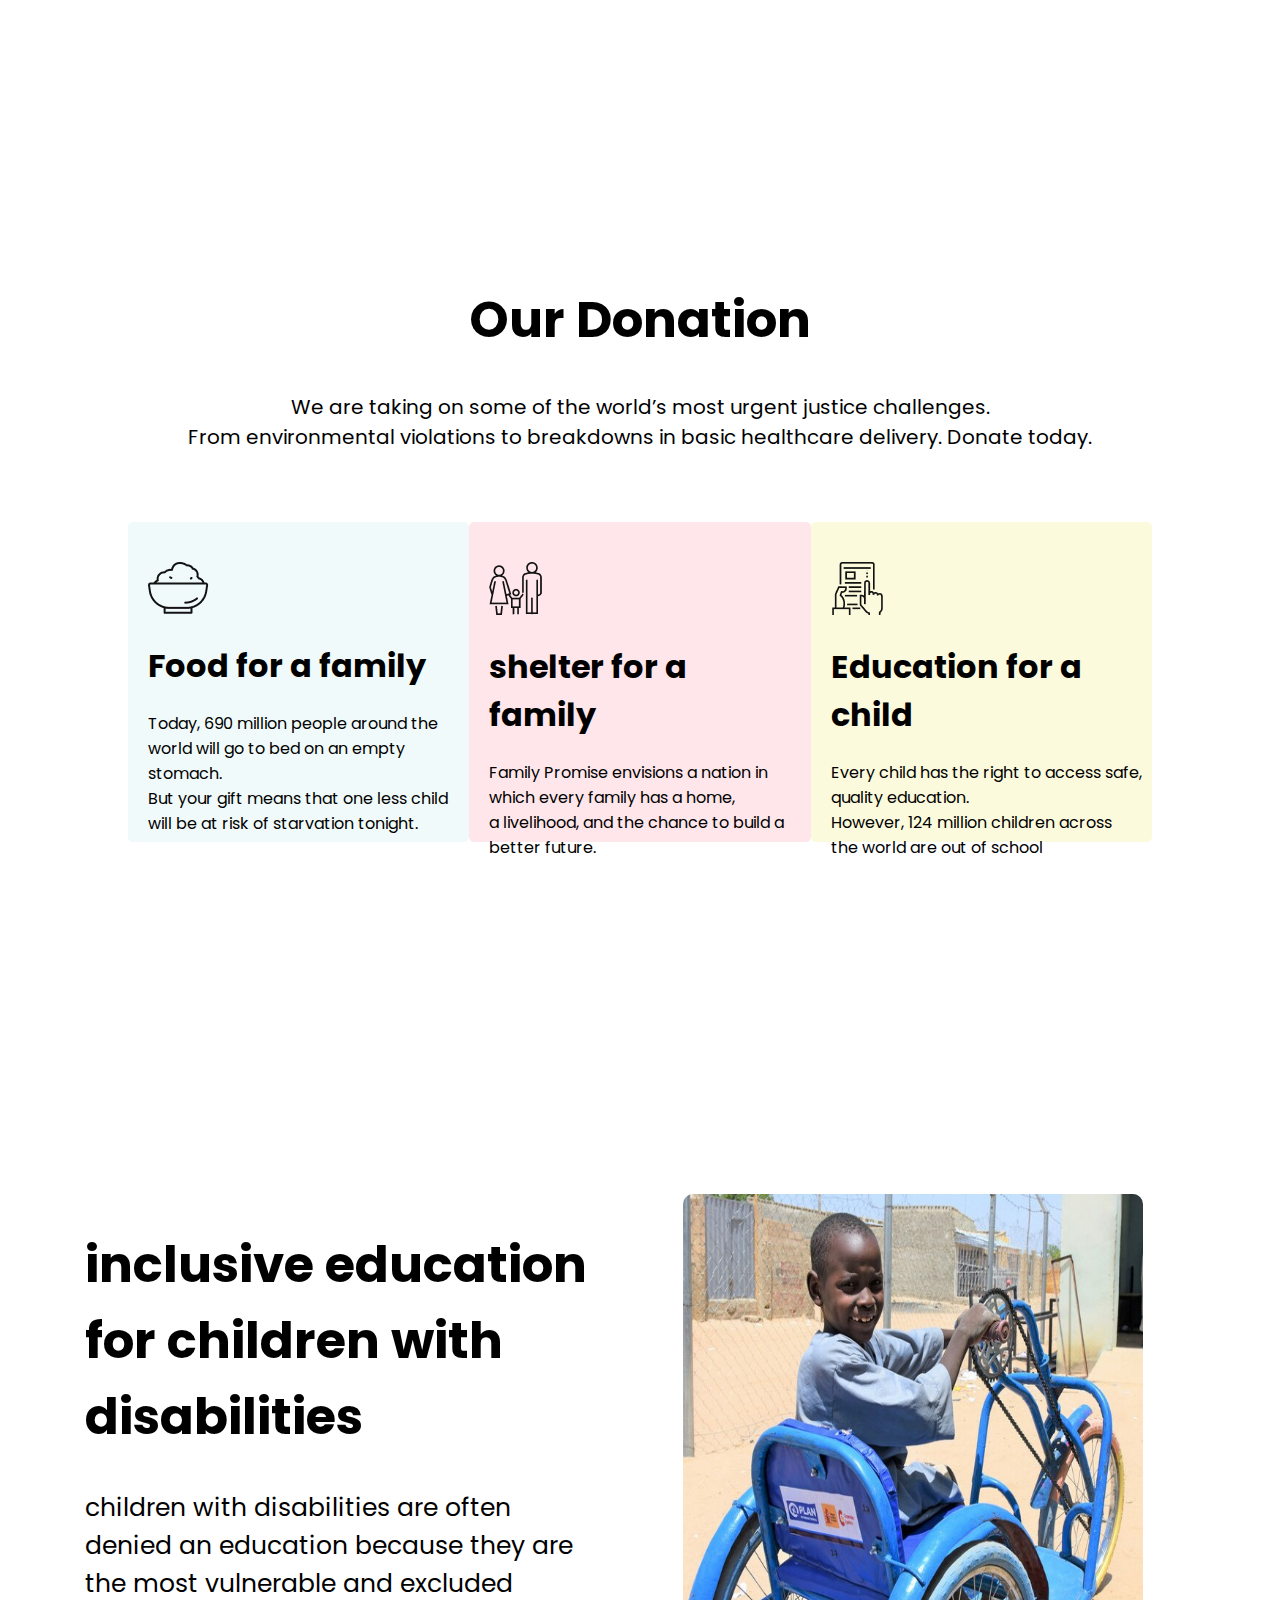
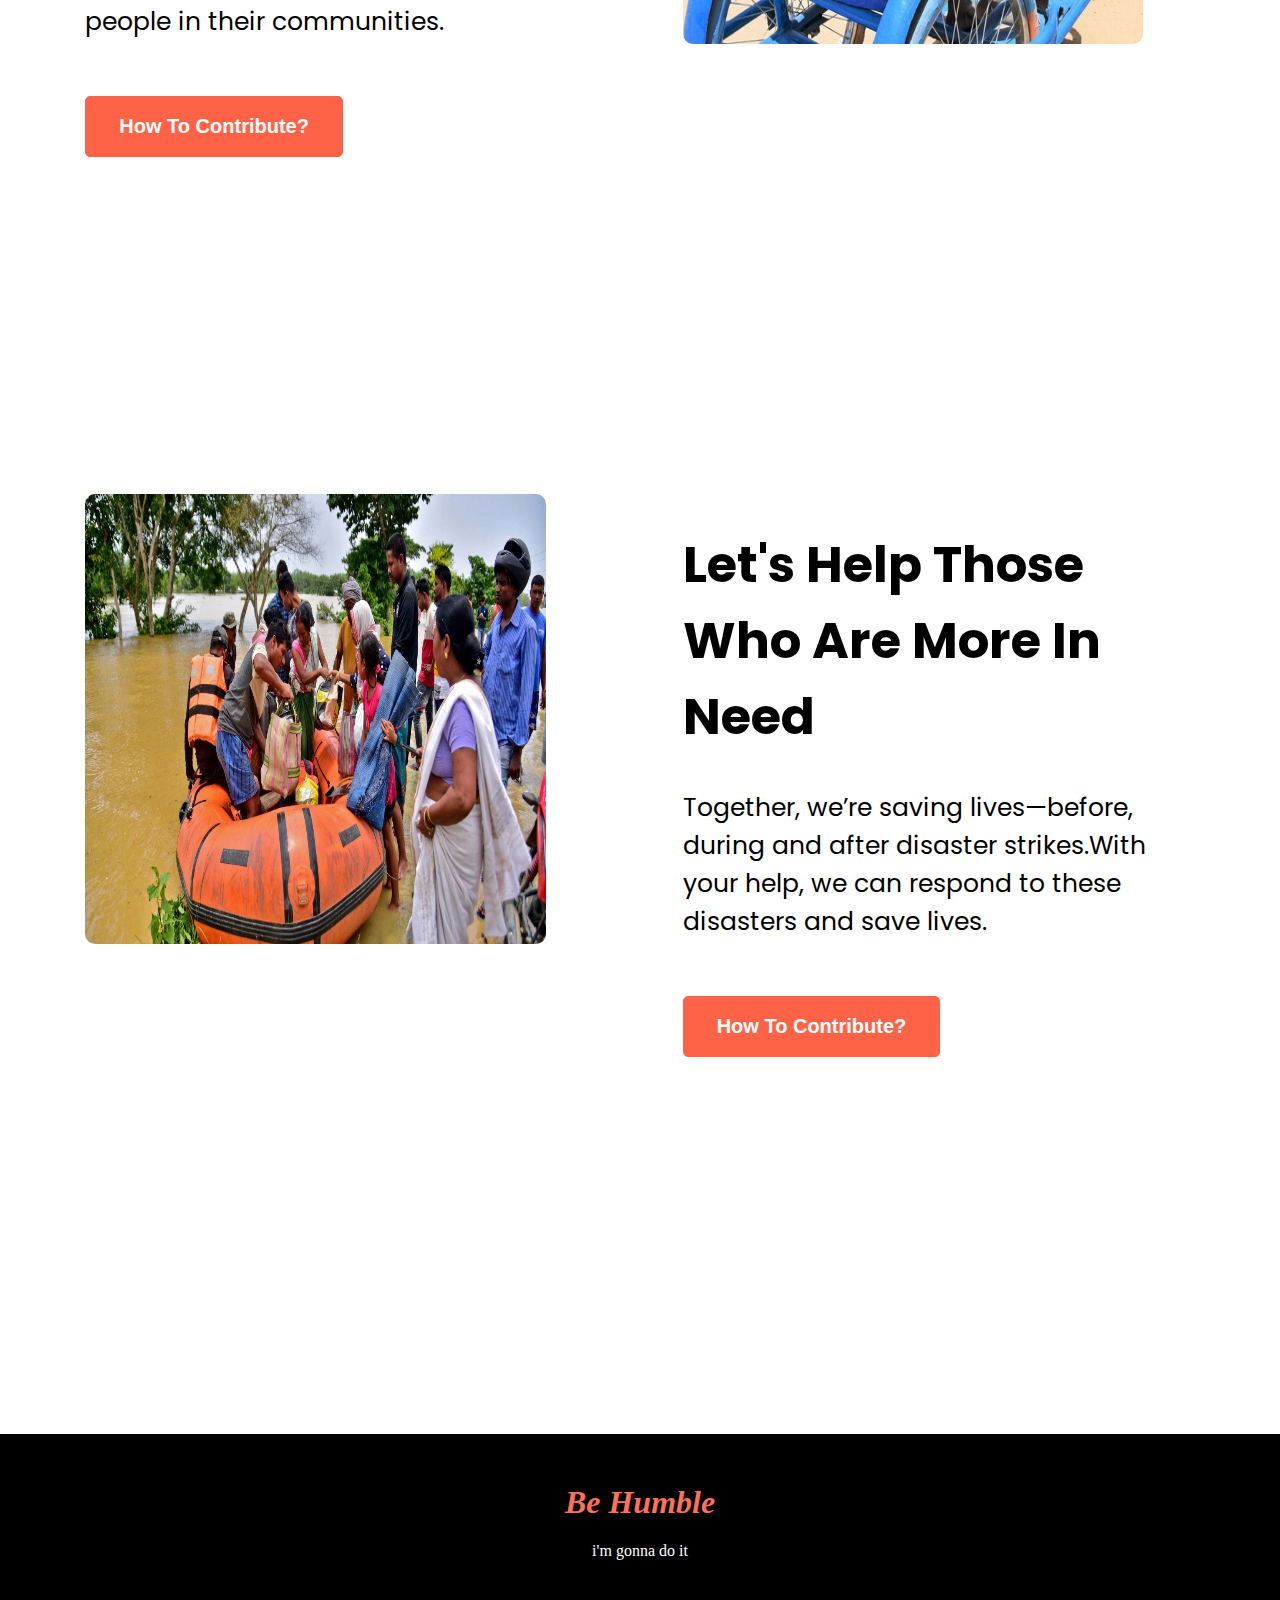
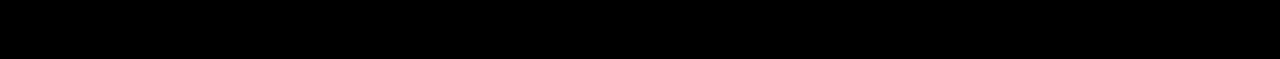
==== commit e074204e: "added anchor" ====
--- a/index.html
+++ b/index.html
@@ -22,7 +22,7 @@
                 has
                 the power to save
                 lives. <br> giving to support the reliefe effort for flooded</p>
-            <button class="donate-button">Donate Now</button>
+            <button class="donate-button"><a class="donate-anchor" target="_blank" href="">Donate Now</a></button>
         </div>
     </section>
     <section class="donation-section">
@@ -55,7 +55,7 @@
                 <hr>
             </div>
             <div>
-                <button class="donation-button">Donate Now</button>
+                <button class="donation-button"><a class="donate-anchor" target="_blank" href="">Donate Now</a></button>
             </div>
         </div>
     </section>
@@ -103,7 +103,8 @@
             <p class="banner-paragraph">children with disabilities are often denied an education because they are the
                 most vulnerable and
                 excluded people in their communities.</p>
-            <button class="contribution-btn">How To Contribute?</button>
+            <button class="contribution-btn"><a class="donate-anchor" target="_blank" href="">How To
+                    Contribute?</a></button>
         </div>
         <div class="banner-describtion">
             <img class="banner-img" src="images/boy.jpg" alt="">
@@ -118,7 +119,8 @@
             <P class="banner-paragraph">Together, we’re saving lives—before, during and after disaster strikes.With your
                 help, we can respond to
                 these disasters and save lives.</P>
-            <button class="contribution-btn" href="">How To Contribute?</button>
+            <button class="contribution-btn" href=""><a class="donate-anchor" target="_blank" href="">How To
+                    Contribute?</a></button>
         </div>
     </section>
 </body>
--- a/style.css
+++ b/style.css
@@ -12,12 +12,13 @@
 }
 .top-banner{
     text-align: center;
-    padding: 50px 150px;
+    padding: 55px 150px;
 }
 .top-banner-heading{
     color: #fff;
     font-size: 60px;
     padding-top: 50px;
+    
 }
 .top-banner-paragraph{
     font-size: 20px;
@@ -26,13 +27,20 @@
 }
 .donate-button{
     background-color: tomato;
-    padding: 18px 38px;
+    padding: 25px 38px;
     border: 1px solid tomato;
     color: #fff;
     font-size: 20px;
     font-weight: 700;
     border-radius: 5px;
-    margin-top: 30px;
+    margin-top: 60px;
+    text-decoration: none;
+    
+    
+}
+.donate-anchor{
+    text-decoration: none;
+    color: #fff;
 }
 
 .donation-section{
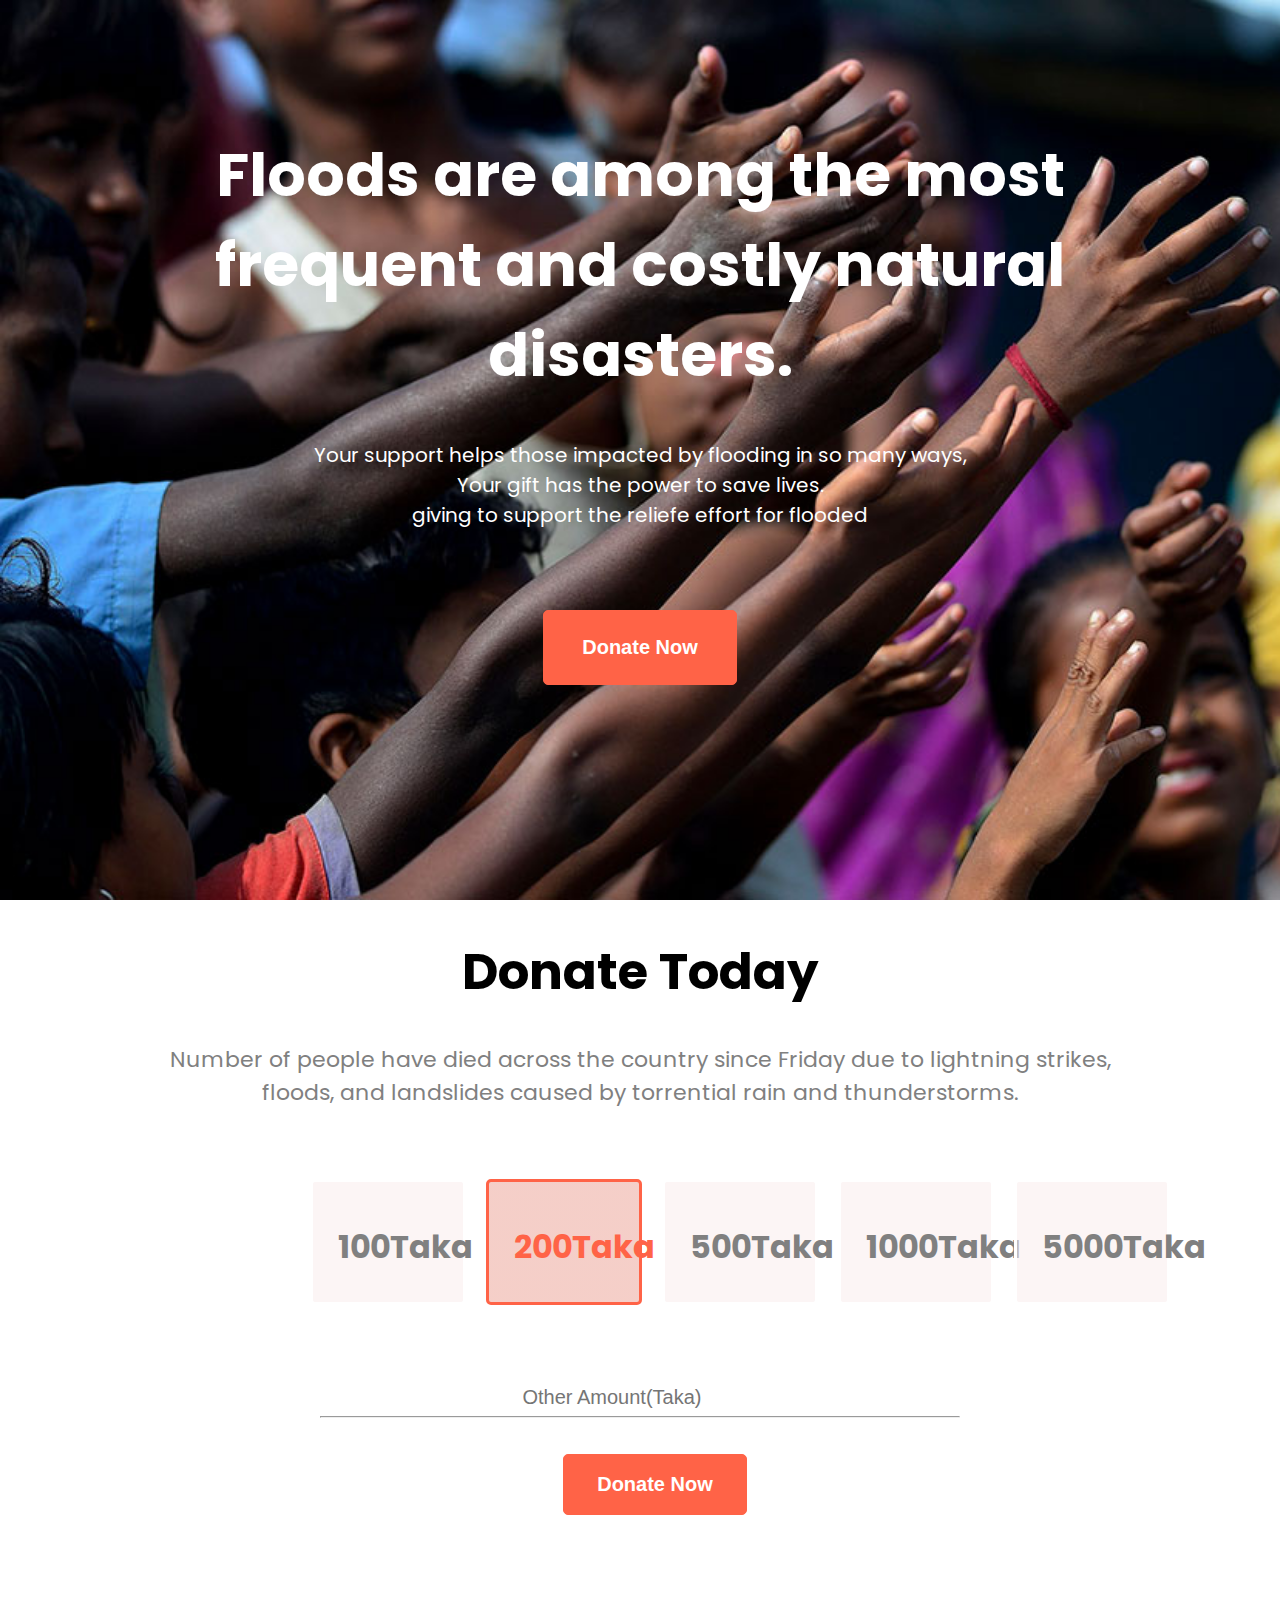
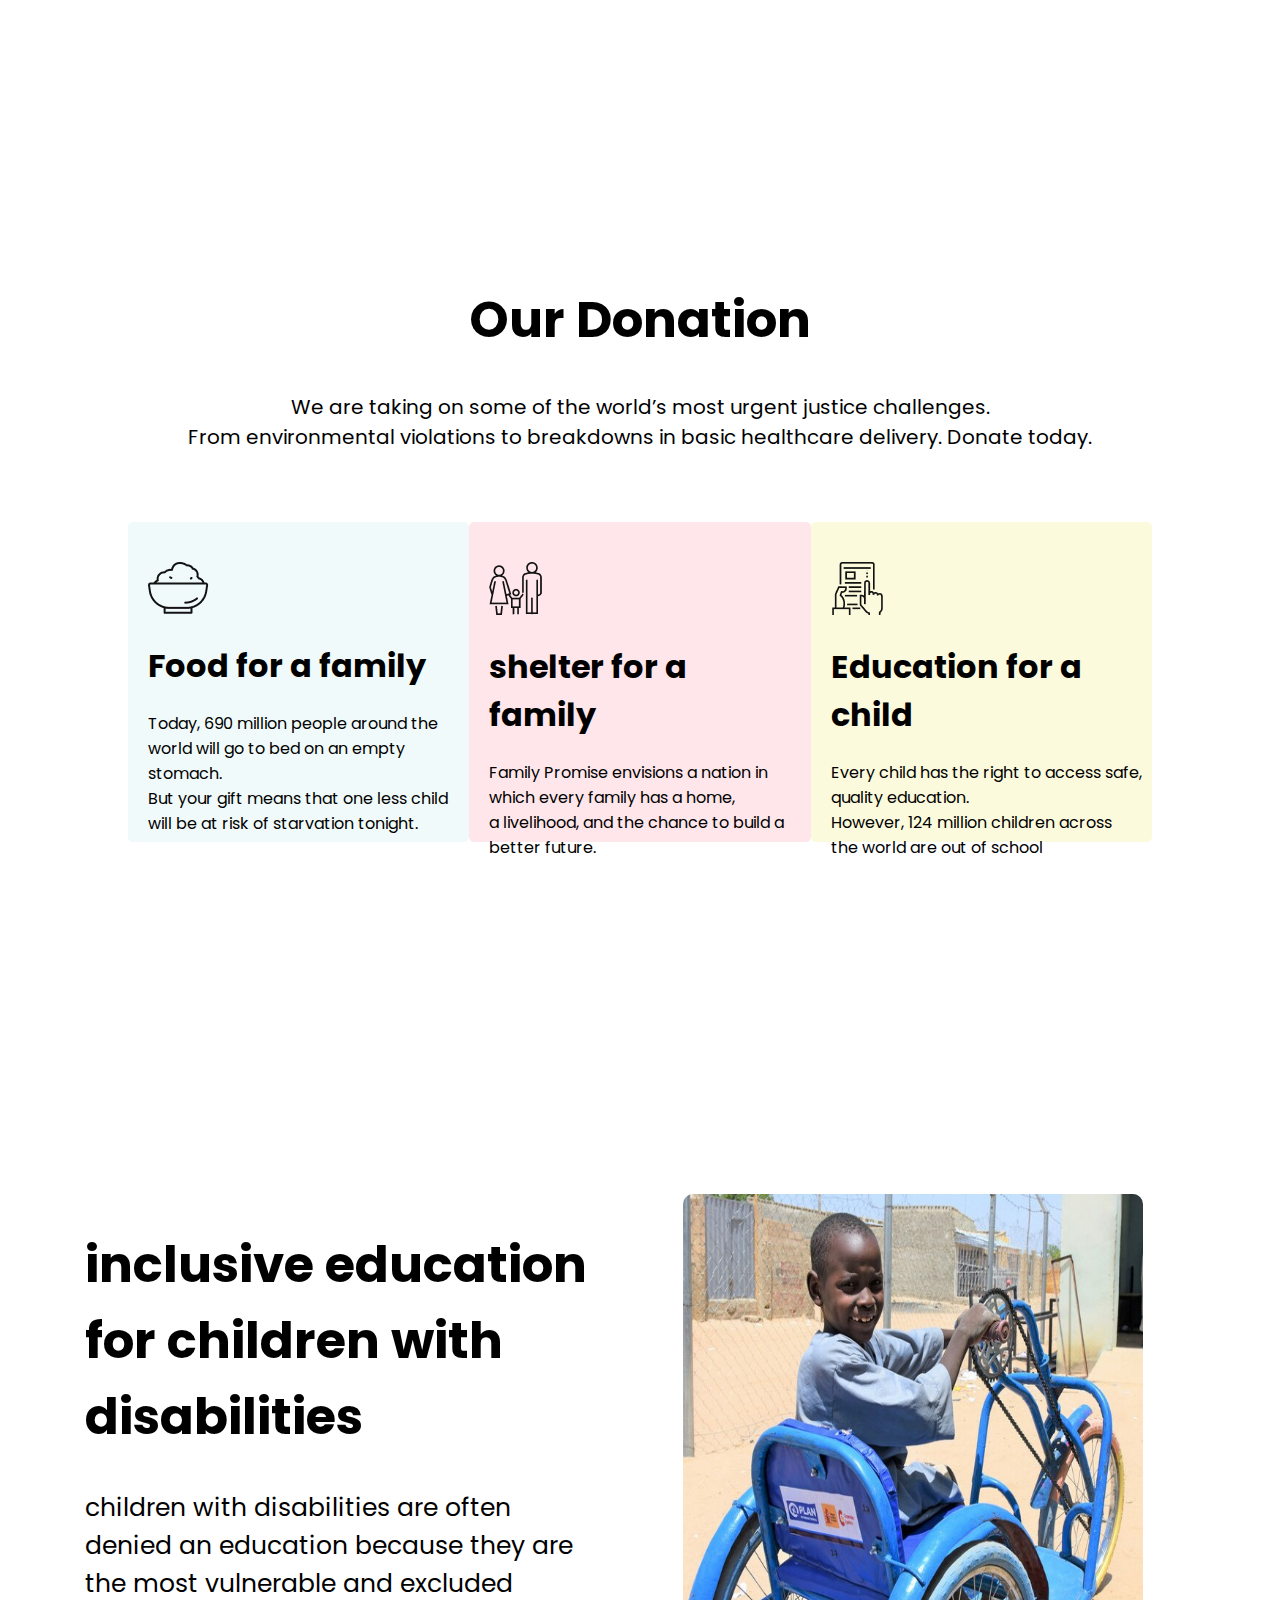
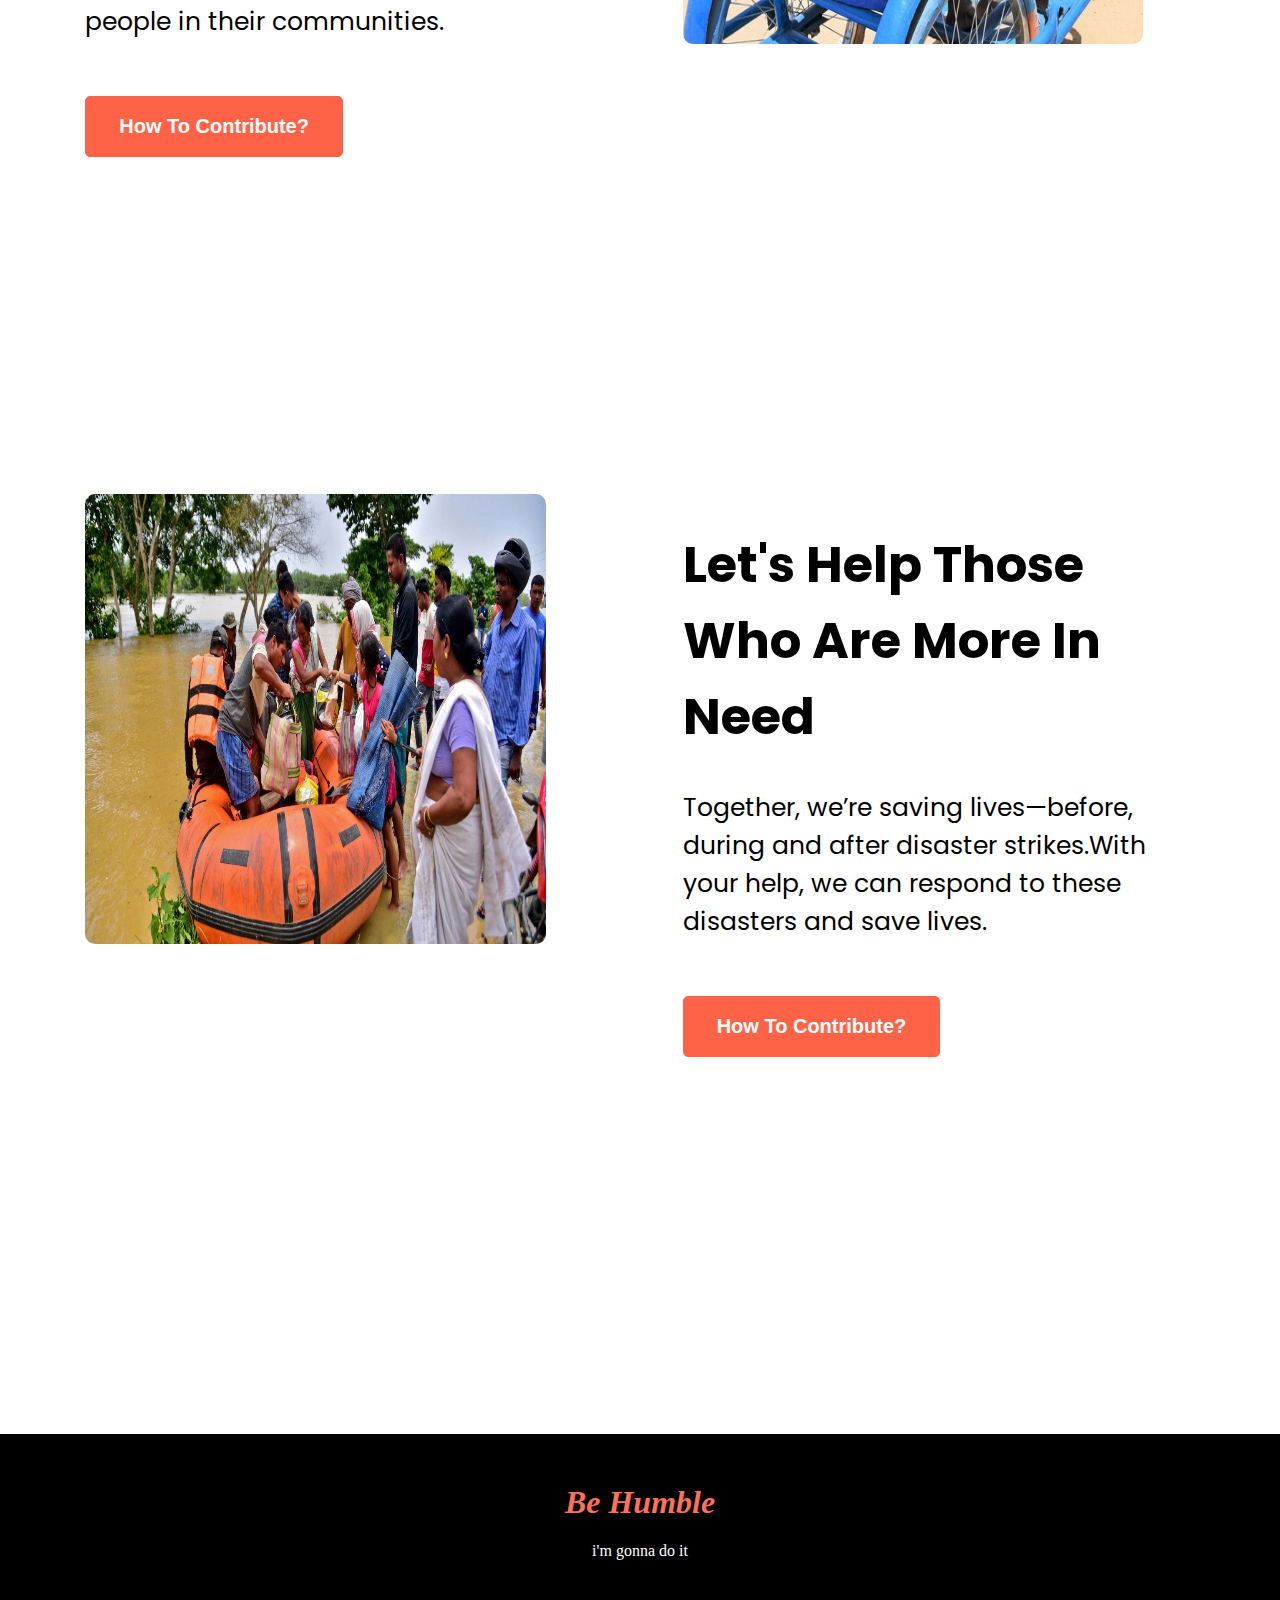
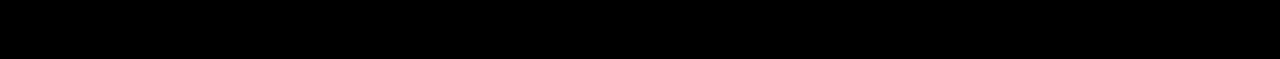
==== commit b55c4f94: "added div" ====
--- a/index.html
+++ b/index.html
@@ -22,7 +22,11 @@
                 has
                 the power to save
                 lives. <br> giving to support the reliefe effort for flooded</p>
-            <button class="donate-button"><a class="donate-anchor" target="_blank" href="">Donate Now</a></button>
+            <div class="banner-btn">
+                <button class="donate-button">
+                    <a class="donate-anchor" target="_blank" href="">Donate Now</a>
+                </button>
+            </div>
         </div>
     </section>
     <section class="donation-section">
--- a/style.css
+++ b/style.css
@@ -12,7 +12,10 @@
 }
 .top-banner{
     text-align: center;
-    padding: 55px 150px;
+    padding: 40px 150px;
+}
+.banner-btn{
+    margin-bottom: 20px;
 }
 .top-banner-heading{
     color: #fff;
